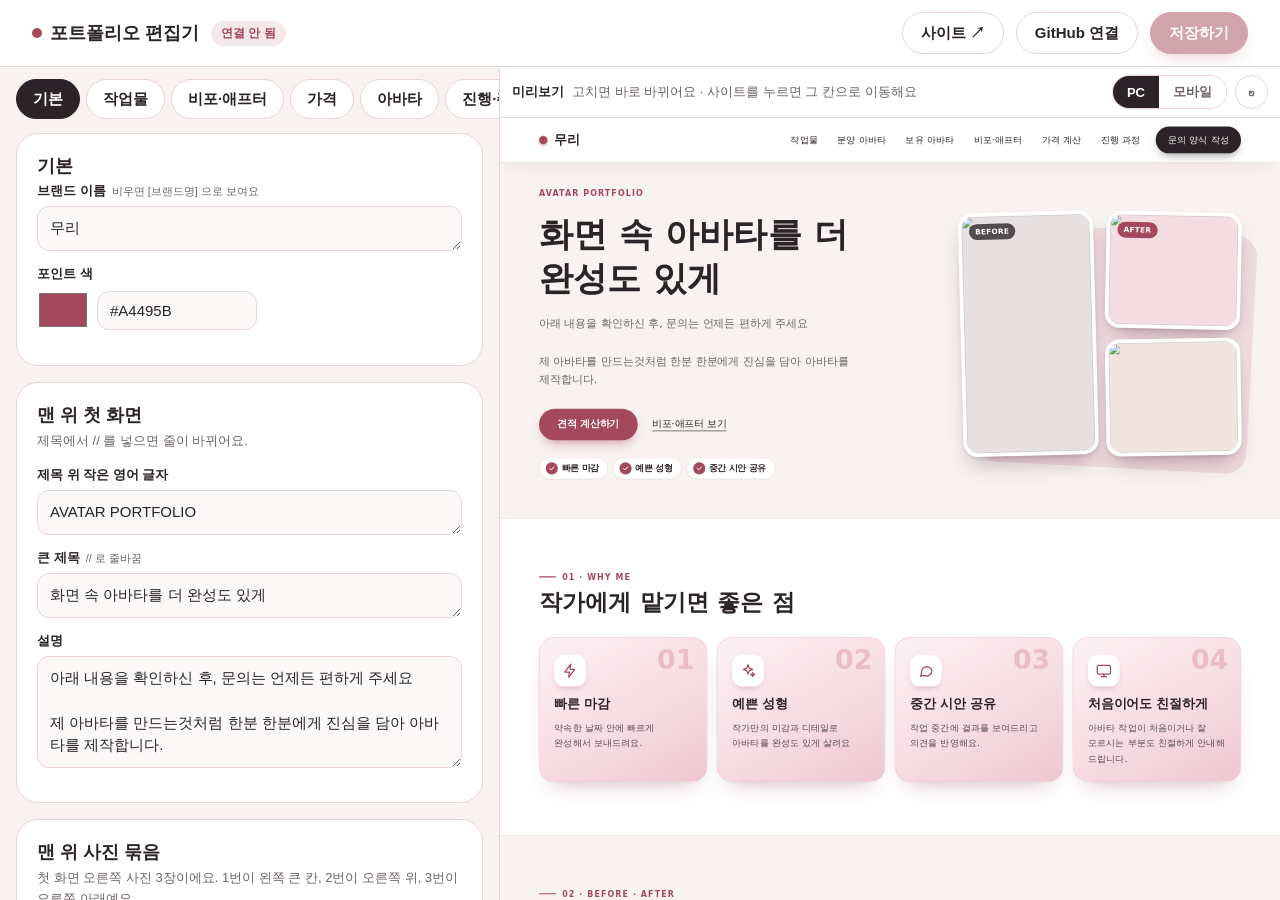
==== editor.html @ 1da55412 "편집기: 작업물·목록 '맨 앞으로' 버튼 Co-Authored-By: Claude Opus 5.5 <noreply@anthropic.com> Claude-Session: https" ====
<!DOCTYPE html>
<html lang="ko">
<head>
<meta charset="utf-8">
<meta name="viewport" content="width=device-width,initial-scale=1">
<meta name="robots" content="noindex,nofollow">
<title>포트폴리오 편집기</title>
<link rel="stylesheet" href="https://cdn.jsdelivr.net/gh/orioncactus/pretendard@v1.3.9/dist/web/variable/pretendardvariable.min.css">
<style>
:root{--ac:#A4495B;--ink:#2B2327;--mut:#6E6266;--line:#EAD3D9;--bg:#F8F2F1;--soft:#F5E8EA}
*{box-sizing:border-box}
body{margin:0;background:var(--bg);color:var(--ink);font-family:"Pretendard Variable",Pretendard,-apple-system,"Apple SD Gothic Neo","Malgun Gothic",sans-serif;font-size:15px}
button,input,textarea,select{font:inherit;color:inherit}
button{cursor:pointer}
.top{position:sticky;top:0;z-index:20;background:#fff;border-bottom:1px solid var(--line);display:flex;align-items:center;gap:12px;padding:12px clamp(14px,3vw,32px);flex-wrap:wrap}
.top h1{margin:0;font-size:18px;font-weight:800;display:flex;align-items:center;gap:8px}
.top h1 i{width:10px;height:10px;border-radius:50%;background:var(--ac);display:inline-block}
.top .sp{flex:1}
.status{font-size:13px;color:var(--mut)}
.status.dirty{color:var(--ac);font-weight:700}
.status.ok{color:#1F6146;font-weight:700}
a.btn{text-decoration:none;color:inherit}
.btn{height:42px;padding:0 18px;border-radius:999px;border:1px solid var(--line);background:#fff;font-weight:600;display:inline-flex;align-items:center;gap:6px;white-space:nowrap}
.btn.pri{background:var(--ac);border-color:var(--ac);color:#fff;box-shadow:0 8px 16px -8px rgba(164,73,91,.7)}
.btn.dark{background:var(--ink);border-color:var(--ink);color:#fff}
.btn:disabled{opacity:.5;cursor:default}
.btn.sm{height:34px;padding:0 12px;font-size:13px}
.wrap{display:flex;height:calc(100vh - var(--topH,67px));height:calc(100dvh - var(--topH,67px))}
.edit{width:500px;flex-shrink:0;overflow-y:auto;border-right:1px solid var(--line);background:var(--bg)}
.pv{flex:1;min-width:0;display:flex;flex-direction:column;background:#E9DDE0}
.pv-bar{display:flex;align-items:center;gap:8px;padding:8px 12px;background:#fff;border-bottom:1px solid var(--line);font-size:13px;color:var(--mut)}
.pv-bar .sp{flex:1}
.seg{display:inline-flex;border:1px solid var(--line);border-radius:999px;overflow:hidden}
.seg button{border:0;background:#fff;height:32px;padding:0 14px;font-size:13px;font-weight:700}
.seg button.on{background:var(--ink);color:#fff}
.pv-stage{flex:1;position:relative;overflow:hidden}
.pv-stage iframe{position:absolute;top:0;left:0;border:0;background:#fff;transform-origin:0 0}
.pv-stage.mobile iframe{left:50%;box-shadow:0 20px 50px -20px rgba(43,35,39,.5);border-radius:18px}
.only-narrow{display:none}
@media (max-width:1000px){.wrap{display:block;height:auto}.edit{width:auto;border:0;overflow:visible}.pv{position:fixed;inset:var(--topH,67px) 0 0 0;z-index:15;display:none}.pv.show{display:flex}.only-narrow{display:inline-flex}}
.tabs{display:flex;gap:6px;overflow-x:auto;padding:12px 16px 4px;position:sticky;top:0;z-index:5;background:var(--bg)}
.tab{flex-shrink:0;height:40px;padding:0 16px;border-radius:999px;border:1px solid var(--line);background:#fff;font-weight:600}
.tab.on{background:var(--ink);border-color:var(--ink);color:#fff}
main{padding:10px 16px 120px}
.card{background:#fff;border:1px solid var(--line);border-radius:22px;padding:20px;margin-bottom:16px}
.card h2{margin:0 0 4px;font-size:18px}
.card .hint{margin:0 0 14px;color:var(--mut);font-size:13px;line-height:1.6;white-space:pre-line}
.field{display:flex;flex-direction:column;gap:6px;margin-bottom:14px}
.field>label{font-size:13px;font-weight:700}
.field>label small{font-weight:500;color:var(--mut);margin-left:6px}
input[type=text],input[type=number],input[type=url],textarea{width:100%;border:1px solid var(--line);border-radius:12px;padding:10px 12px;background:#FCF8F8;outline:none}
input:focus,textarea:focus{border-color:var(--ac);background:#fff}
textarea{min-height:44px;resize:vertical;line-height:1.5;overflow:hidden}
textarea.long{min-height:70px}
.won{font-size:12px;color:var(--ac);font-weight:700}
.toggle{display:inline-flex;align-items:center;gap:10px;font-weight:600}
.toggle input{width:20px;height:20px;accent-color:var(--ac)}
.list{display:flex;flex-direction:column;gap:10px}
.row{border:1px solid var(--line);border-radius:16px;padding:14px;background:#FFFCFC}
.row-h{display:flex;align-items:center;gap:8px;margin-bottom:10px}
.row-h b{font-size:13px;color:var(--ac)}
.row-h .sp{flex:1}
.ib{width:32px;height:32px;border-radius:10px;border:1px solid var(--line);background:#fff;display:inline-flex;align-items:center;justify-content:center;font-size:14px;line-height:1}
.ib.del{color:#C0262D}
.grid2{display:grid;grid-template-columns:repeat(auto-fit,minmax(170px,1fr));gap:0 10px}
.add{margin-top:10px}
.sub{display:flex;gap:6px;flex-wrap:wrap;margin-bottom:14px}
.works{display:grid;grid-template-columns:repeat(auto-fill,minmax(140px,1fr));gap:10px}
.wk{border:1px solid var(--line);border-radius:18px;overflow:hidden;background:#fff;display:flex;flex-direction:column}
.wk .th{position:relative;aspect-ratio:1/1;background:#F3E6E9}
.wk .th img,.wk .th video{width:100%;height:100%;object-fit:cover;display:block}
.wk .no{position:absolute;top:8px;left:8px;background:rgba(43,35,39,.75);color:#fff;font-size:12px;font-weight:700;border-radius:999px;padding:3px 9px}
.wk .new{position:absolute;top:8px;right:8px;background:var(--ac);color:#fff;font-size:11px;font-weight:700;border-radius:999px;padding:3px 8px}
.wk .bd{padding:10px;display:flex;flex-direction:column;gap:6px}
.wk .bd input{padding:8px 10px;font-size:14px}
.wk .fn{font-size:11px;color:var(--mut);word-break:break-all}
.wk .ops{display:flex;gap:6px;justify-content:space-between}
.wk .ops .ib{flex:1;width:auto}
.drop{border:2px dashed #D9B8C1;border-radius:18px;display:flex;flex-direction:column;align-items:center;justify-content:center;gap:8px;min-height:160px;color:var(--ac);font-weight:700;background:#FFF8F9;cursor:pointer;text-align:center;padding:12px}
.drop small{color:var(--mut);font-weight:500}
.drop.over{background:#F7DCE3}
.modal{position:fixed;inset:0;background:rgba(43,35,39,.55);display:none;align-items:center;justify-content:center;z-index:50;padding:16px}
.modal.on{display:flex}
.box{background:#fff;border-radius:24px;max-width:560px;width:100%;max-height:90vh;overflow:auto;padding:24px}
.box h3{margin:0 0 8px;font-size:20px}
.box ol{padding-left:20px;line-height:1.8;margin:8px 0 16px}
.box code{background:var(--soft);padding:1px 6px;border-radius:6px}
.toast{position:fixed;left:50%;bottom:24px;transform:translateX(-50%);background:var(--ink);color:#fff;padding:12px 18px;border-radius:14px;font-weight:600;z-index:60;display:none;max-width:90vw;text-align:center;line-height:1.5}
.toast.on{display:block}
.pill{display:inline-flex;align-items:center;gap:6px;font-size:12px;font-weight:700;border-radius:999px;padding:4px 10px;background:var(--soft);color:var(--ac)}
.pill.ok{background:#E3F2EA;color:#1F6146}
@media (max-width:600px){.works{grid-template-columns:repeat(2,minmax(0,1fr));gap:10px}.wk .bd input{font-size:13px;padding:7px 8px}.top{gap:8px}}
@media (max-width:700px){.pv-bar>span:not(.sp){display:none}.pv-bar b{white-space:nowrap}}
.bapair{display:grid;grid-template-columns:1fr 1fr;gap:10px;margin-bottom:12px}
.baslot{position:relative;aspect-ratio:1/1;border-radius:14px;overflow:hidden;background:#F3E6E9;border:2px dashed #D9B8C1;cursor:pointer;display:flex;align-items:center;justify-content:center}
.baslot img{position:absolute;inset:0;width:100%;height:100%;object-fit:cover}
.baslot.over{background:#F7DCE3}
.baempty{color:var(--ac);font-weight:700;text-align:center;font-size:13px;line-height:1.6}
.balabel{position:absolute;top:8px;left:8px;background:rgba(43,35,39,.78);color:#fff;font-size:11px;font-weight:700;letter-spacing:.06em;border-radius:999px;padding:3px 9px}
.balabel.af{background:var(--ac)}
.bachange{position:absolute;right:8px;bottom:8px;background:#fff;color:var(--ink);font-size:12px;font-weight:700;border-radius:999px;padding:4px 10px;box-shadow:0 2px 6px rgba(0,0,0,.2)}
.imgfield{display:flex;gap:12px;align-items:flex-start}
.imgthumb{flex-shrink:0;width:110px;aspect-ratio:3/4;border-radius:14px;overflow:hidden;background:#F3E6E9;border:2px dashed #D9B8C1;cursor:pointer;display:flex;align-items:center;justify-content:center;position:relative}
.imgthumb img{position:absolute;inset:0;width:100%;height:100%;object-fit:cover}
.imgbtns{display:flex;flex-direction:column;gap:6px;align-items:stretch;flex:1;min-width:0}
.imgthumb.sel{border-color:var(--ac);border-style:solid}
.imgstate{font-size:12px;color:var(--mut)}
.loading{padding:60px 0;text-align:center;color:var(--mut)}
</style>
</head>
<body>
<div class="top">
  <h1><i></i>포트폴리오 편집기</h1>
  <span id="conn" class="pill">연결 안 됨</span>
  <span class="sp"></span>
  <span id="status" class="status"></span>
  <button class="btn only-narrow" id="pvToggle">미리보기</button>
  <a class="btn" href="./" target="_blank" rel="noopener">사이트 ↗</a>
  <button id="connBtn" class="btn">GitHub 연결</button>
  <button id="discardBtn" class="btn" style="display:none" title="저장 안 한 변경을 모두 버려요">되돌리기</button>
  <button id="saveBtn" class="btn pri" disabled>저장하기</button>
</div>
<div class="wrap">
<div class="edit">
<nav class="tabs" id="tabs"></nav>
<main id="main"><div class="loading">불러오는 중…</div></main>
</div>
<div class="pv" id="pv">
  <div class="pv-bar"><b style="color:var(--ink)">미리보기</b><span>고치면 바로 바뀌어요 · 사이트를 누르면 그 칸으로 이동해요</span><span class="sp"></span>
    <div class="seg"><button data-dev="pc" class="on">PC</button><button data-dev="mobile">모바일</button></div>
    <button class="btn sm" id="pvReload" title="미리보기 새로고침">↻</button></div>
  <div class="pv-stage" id="stage"><iframe id="pvFrame" title="사이트 미리보기"></iframe></div>
</div>
</div>

<div class="modal" id="connModal">
  <div class="box">
    <h3>GitHub 연결하기 (처음 한 번만)</h3>
    <p style="margin:0;color:var(--mut);line-height:1.6">연결하면 고치는 내용(사진 포함)이 <b>자동으로 저장</b>돼요. 그러려면 <b>연결 키(토큰)</b>가 필요해요. 이 키는 <b>이 브라우저에만</b> 저장되고 다른 곳으로 보내지지 않아요. 채팅이나 다른 사람에게는 절대 보내지 마세요.</p>
    <ol>
      <li><a href="https://github.com/settings/personal-access-tokens/new" target="_blank" rel="noopener">여기를 눌러 키 만들기 화면</a>을 열어요. (GitHub 로그인 필요)</li>
      <li><b>Token name</b>: 아무 이름 (예: <code>포트폴리오 편집기</code>)</li>
      <li><b>Expiration</b>: 원하는 기간 (끝나면 새로 만들면 돼요)</li>
      <li><b>Repository access</b>: <code>Only select repositories</code> → <code>portfolio-v2</code> 선택</li>
      <li><b>Permissions</b> → <b>Repository permissions</b> → <b>Contents</b> 를 <code>Read and write</code> 로</li>
      <li>맨 아래 <b>Generate token</b> → 나온 키(<code>github_pat_</code>로 시작)를 복사해서 아래에 붙여넣어요.</li>
    </ol>
    <div class="field"><label>연결 키</label><input id="tokenInput" type="text" placeholder="github_pat_..." autocomplete="off" spellcheck="false"></div>
    <div style="display:flex;gap:8px;justify-content:flex-end;flex-wrap:wrap">
      <button class="btn" id="tokenForget">연결 끊기</button>
      <button class="btn" id="tokenCancel">닫기</button>
      <button class="btn pri" id="tokenSave">연결하기</button>
    </div>
  </div>
</div>
<div class="toast" id="toast"></div>
<input type="file" id="imgIn" accept="image/*" hidden>

<script>
(function(){
'use strict';
const OWNER='tltltt363-rgb', REPO='portfolio-v2', BRANCH='main';
const EDITOR_VERSION='2026-11-16-6';  /* 편집기를 고칠 때마다 바꿔요 */
const API='https://api.github.com/repos/'+OWNER+'/'+REPO+'/contents/';
const TOKEN_KEY='pf-editor-token';
const FOLDERS={A:'media/seonghyeong/',B:'media/facial/',C:'media/texture/',D:'media/boing/',E:'media/texture-ba/'};
const BA_DIR='media/before-after/';
const BA_SLUG={A:'seonghyeong',B:'facial',C:'texture',D:'boing'};
const CAT={A:'성형',B:'페이셜',C:'텍스쳐',D:'뽀잉눈',E:'텍스쳐 비포·애프터'};

/* ── 설정 항목 정의: 화면(탭)과 config.js 저장 순서를 함께 정해요 ── */
const F=(k,label,o)=>Object.assign({k,label},o||{});
const SCHEMA=[
 {tab:'기본',sections:[
  {title:'기본',keys:[F('brandName','브랜드 이름',{hint:'비우면 [브랜드명] 으로 보여요',cm:'브랜드 이름 (비우면 [브랜드명] 으로 보여요). 예: "MURI"'}),F('accent','포인트 색',{type:'color',cm:'포인트 색 (색 코드)'})]},
  {title:'맨 위 첫 화면',desc:'제목에서 // 를 넣으면 줄이 바뀌어요.',keys:[F('heroEyebrow','제목 위 작은 영어 글자',{cm:'제목 위 작은 영어 글자'}),F('heroTitle','큰 제목',{hint:'// 로 줄바꿈',cm:'큰 제목'}),F('heroDesc','설명',{long:1,cm:'제목 아래 설명'})]},
  {title:'맨 위 사진 묶음',desc:'첫 화면 오른쪽 사진 3장이에요. 1번이 왼쪽 큰 칸, 2번이 오른쪽 위, 3번이 오른쪽 아래예요.\nfile: 사진 (media/hero/ 에 올린 파일 이름 또는 사진 주소, .mp4 는 영상)   label: 사진 위 작은 글씨 (비우면 안 보여요)\n사진을 비워두면 그 칸은 임시 그림으로 보여요.',
   keys:[F('heroPhotos','사진',{type:'list',item:'사진',max:3,fields:[F('file','사진',{type:'image',dir:'media/hero/',prefix:'hero'}),F('label','사진 위 작은 글씨 (예: BEFORE, AFTER)',{hint:'비우면 안 보여요'})]})]},
  {title:'장점 (WHY ME)',desc:'tag 는 카드 아래 검은 칩이에요. 비워두면 안 보여요.\n맨 위 첫 화면의 체크 칩에는 앞의 3개가 나와요.',keys:[F('strengthsTitle','장점 칸 제목',{cm:'장점 칸 제목'}),F('strengths','장점 카드',{type:'list',item:'장점',fields:[F('title','제목'),F('desc','설명',{long:1}),F('tag','태그 (비우면 안 보여요)')]})]}
 ]},
 {tab:'작업물',sections:[
  {title:'작업물',works:true,desc:'file: 파일 이름 — 각 카테고리 폴더에 올린 파일 이름만 적으면 돼요.\n   성형 → media/seonghyeong/   페이셜 → media/facial/\n   텍스쳐 → media/texture/     뽀잉눈 → media/boing/\n   (파일 올리기: 편집기의 "사진·영상 추가" 또는 GitHub "Add file → Upload files")\ntitle: 카드 제목 (아바타 이름)   desc: 카드 아래 한 줄 설명\n.mp4 .webm .mov 는 영상(자동 재생), 나머지는 사진으로 보여요.\n목록에 적은 순서대로 카드가 되고, 6개씩 한 페이지예요.',
   keys:[F('worksIntro','작업물 제목 아래 한 줄 설명',{hint:'비우면 안 보여요',cm:'작업물 제목 아래 한 줄 설명 (비우면 안 보여요)'}),
    F('worksA','성형',{type:'works',L:'A'}),F('worksLinkA','성형 판매 링크',{opt:1}),F('worksLinkLabelA','버튼 글자',{opt:1}),F('worksLinkTextA','버튼 옆 안내 문구',{opt:1}),
    F('worksB','페이셜',{type:'works',L:'B'}),F('worksLinkB','페이셜 판매 링크',{opt:1}),F('worksLinkLabelB','버튼 글자',{opt:1}),F('worksLinkTextB','버튼 옆 안내 문구',{opt:1}),
    F('worksC','텍스쳐',{type:'works',L:'C'}),F('worksLinkC','텍스쳐 판매 링크',{opt:1}),F('worksLinkLabelC','버튼 글자',{opt:1}),F('worksLinkTextC','버튼 옆 안내 문구',{opt:1}),
    F('worksE','텍스쳐 비포·애프터',{type:'works',L:'E'}),
    F('worksD','뽀잉눈',{type:'works',L:'D'}),F('worksLinkD','뽀잉눈 판매 링크',{opt:1}),F('worksLinkLabelD','버튼 글자',{opt:1}),F('worksLinkTextD','버튼 옆 안내 문구',{opt:1})]}
 ]},
 {tab:'비포·애프터',sections:[
  {title:'비포·애프터',ba:true,desc:'카테고리마다 사례를 넣어요. 사례 하나 = 작업 전(before) 사진 + 작업 후(after) 사진 + 설명.\nbefore / after: media/before-after/ 폴더의 파일 이름 (편집기에서 사진을 넣으면 자동으로 올라가요)\ntitle: 제목   desc: 설명   period: 작업 기간 (예: 7일)   platform: 사용 플랫폼 (예: VRChat · 치지직)\n사례를 하나라도 넣으면 임시 칸은 사라지고, 사례가 없는 카테고리는 숨겨져요.\nbaRatio: 사진 비율 (예: "4 / 3", "1 / 1", "16 / 10")',
   keys:[F('baRatio','사진 비율',{hint:'예: 4 / 3, 1 / 1, 16 / 10',cm:'사진 비율'}),F('baA','성형',{type:'ba',L:'A'}),F('baB','페이셜',{type:'ba',L:'B'}),F('baC','텍스쳐',{type:'ba',L:'C'}),F('baD','뽀잉눈',{type:'ba',L:'D'}),
    F('baCountA','',{hidden:1,cm:'사례를 안 넣었을 때 성형 임시 칸 수'}),F('baCountB','',{hidden:1,cm:'페이셜 임시 칸 수'}),F('baCountC','',{hidden:1,cm:'텍스쳐 임시 칸 수'}),F('baCountD','',{hidden:1,cm:'뽀잉눈 임시 칸 수'})]}
 ]},
 {tab:'가격',sections:[
  {title:'가격 계산기 · 이벤트',keys:[F('eventText','이벤트 안내',{hint:'비우면 이벤트 배너가 안 보여요',cm:'이벤트 안내 (비우면 이벤트 배너가 안 보여요)'})]},
  {title:'가격 계산기 · 세트 상품',desc:'items: 포함 작업을 + 로 나눠 적어요. 개별 작업 이름이 들어 있으면 그 작업이 "세트 포함"으로 잠겨요.\nnote: 추가 안내 (// 를 넣으면 줄이 바뀌어요, 비우면 안 보여요)\nbestSet: 추천 표시할 세트 번호 (0이면 없음)',
   keys:[F('bestSet','추천 세트 번호',{type:'number',hint:'0이면 없음',cm:'추천 세트 번호'}),F('sets','세트 상품',{type:'list',item:'세트',fields:[F('name','이름'),F('items','포함 작업',{hint:'+ 로 나눠 적어요'}),F('price','가격 (원)',{type:'number'}),F('note','추가 안내',{long:1,hint:'비우면 안 보여요'}),F('desc','한 줄 설명',{hint:'비우면 안 보여요'})]})]},
  {title:'가격 계산기 · 개별 작업',desc:'group: 분류 (같은 분류끼리 한 상자로 묶여요. 같은 분류는 붙여서 적어 주세요)\nname: 이름   desc: 이름 아래 작은 설명 (비우면 안 보여요)   price: 가격 (원, 0이면 "가격 문의")',
   keys:[F('items','개별 작업',{type:'list',item:'작업',compact:1,fields:[F('group','분류'),F('name','이름'),F('desc','작은 설명'),F('price','가격 (원, 0이면 가격 문의)',{type:'number'})]})]},
  {title:'가격 계산기 · 추가 옵션',keys:[F('dl3Name','마감 옵션 1 이름',{cm:'마감 옵션 1 이름'}),F('dl3Pct','마감 옵션 1 추가 비율 (%)',{type:'number',cm:'마감 옵션 1 추가 비율 (%)'}),F('dl1Name','마감 옵션 2 이름',{cm:'마감 옵션 2 이름'}),F('dl1Pct','마감 옵션 2 추가 비율 (%)',{type:'number',cm:'마감 옵션 2 추가 비율 (%)'}),F('revisionFree','무료 수정 횟수',{type:'number',cm:'무료 수정 횟수 (0이면 안내 안 보여요)'}),F('revisionPrice','수정 1회 추가 가격 (원)',{type:'number',cm:'수정 1회 추가 가격 (원)'})]}
 ]},
 {tab:'아바타',sections:[
  {title:'분양 아바타',desc:'saleReady: false 면 "준비 중" 안내만 보여요. 아래 목록을 채운 뒤 true 로 바꿔요.\nprice 는 "35,000원" 처럼 글자로 적어요. sold: true 면 "분양완료" 로 바뀌어요.',
   keys:[F('saleReady','분양 아바타 공개',{type:'bool',hint:'끄면 "준비 중" 안내만 보여요',cm:'true = 카드 보이기 / false = 준비 중'}),F('saleSoonTitle','준비 중 제목',{cm:'준비 중 제목'}),F('saleSoonText','준비 중 설명',{cm:'준비 중 설명'}),F('saleIntro','분양 아바타 제목 아래 한 줄',{hint:'비우면 안 보여요',cm:'분양 아바타 제목 아래 한 줄 (비우면 안 보여요)'}),
    F('sales','분양 아바타',{type:'list',item:'분양 아바타',fields:[F('name','이름'),F('desc','소개'),F('price','분양가 (예: 35,000원)'),F('link','판매 링크'),F('sold','분양 완료',{type:'bool'})]})]},
  {title:'보유 아바타',desc:'link 에 아바타 판매 페이지 주소를 넣으면 버튼이 생기고, 대표 사진을 자동으로 가져와요.\nimage: 대표 사진 (자동으로 가져온 주소 또는 media/avatars/ 에 올린 파일 이름)',keys:[F('avatarsIntro','보유 아바타 제목 아래 한 줄',{hint:'비우면 안 보여요',cm:'보유 아바타 제목 아래 한 줄 (비우면 안 보여요)'}),F('avatars','보유 아바타',{type:'list',item:'아바타',fields:[F('link','아바타 링크',{hint:'링크를 넣으면 대표 사진을 자동으로 가져와요'}),F('image','대표 사진',{type:'image',dir:'media/avatars/',prefix:'avatar',fetch:1}),F('name','이름'),F('desc','소개')]})]}
 ]},
 {tab:'진행·주의사항',sections:[
  {title:'진행 과정',desc:'chip 은 단계 아래 작은 회색 칩이에요. 마지막 단계는 진한 색으로 표시돼요.',keys:[F('processSteps','진행 단계',{type:'list',item:'단계',fields:[F('title','제목'),F('desc','설명'),F('chip','작은 칩')]}),F('processFacts','아래 분홍 칸',{type:'list',item:'칸',fields:[F('label','이름'),F('value','내용')],cm:'진행 과정 아래 분홍 칸들'})]},
  {title:'주의사항',desc:'title: 굵은 첫 줄. **글자** 처럼 별표 두 개로 감싸면 강조돼요. 끝에 (괄호) 를 쓰면 회색으로 보여요.\ntag: 적으면 빨간 칸으로 강조돼요 (예: "필독"). 비우면 일반 칸이에요.\nitems: 아래 작은 점 목록이에요.',
   keys:[F('notices','주의사항',{type:'list',item:'주의사항',fields:[F('tag','강조 태그 (예: 필독, 비우면 일반)'),F('title','굵은 첫 줄',{long:1}),F('items','아래 점 목록',{type:'strings'})]}),F('impossible','불가능 작업',{type:'strings',cm:'불가능 작업 (끝에 (괄호) 를 쓰면 회색으로 보여요)'}),F('deadlineText','작업 기한 (큰 글자)',{cm:'작업 기한 (큰 글자)'}),F('deadlineNote','작업 기한 아래 설명',{long:1,cm:'작업 기한 아래 설명'})]},
  {title:'자주 묻는 질문',desc:'q: 질문, a: 답변. 줄을 복사하면 질문이 늘어나요.',keys:[F('faqs','자주 묻는 질문',{type:'list',item:'질문',fields:[F('q','질문'),F('a','답변',{long:1})]})]}
 ]}
];

/* ── 상태 ── */
let cfg=null, tabIdx=0, worksL='A', baL='A', baSlot=null, dirty=false, saving=false;
let pending={}; /* path -> {b64, url, size} */
let uploaded={}; /* 이번에 올린 파일: 사이트에 반영되기 전까지 미리보기에 이 사진을 써요 */
let lastKey=0;document.addEventListener('keydown',()=>{lastKey=Date.now();},true);
let shaCache={}, autoTimer=null, saveAgain=false, lastSaved=0, failCount=0;
const localUrl=(p)=>(pending[p]&&pending[p].url)||uploaded[p]||'';
/* 사진은 GitHub 원본 주소로 보여줘요: 저장 즉시 보이고, 사이트 반영(1~2분)을 기다리지 않아요 */
const RAW='https://raw.githubusercontent.com/'+OWNER+'/'+REPO+'/'+BRANCH+'/';
const isVidPath=(p)=>/\.(mp4|webm|mov|m4v)(\?|#|$)/i.test(p);
const viewUrl=(p)=>{p=String(p||'');if(!p)return '';const l=localUrl(p);if(l)return l;if(/^(https?:|blob:|data:)/.test(p)||isVidPath(p))return p;return RAW+p.replace(/^\.?\//,'');};
let repoFiles=new Set();
async function loadRepoFiles(){if(!token)return;for(const dir of Object.values(FOLDERS).concat([BA_DIR,'media/avatars/','media/hero/'])){try{const r=await gh(dir.replace(/\/$/,''));if(r.ok){(await r.json()).forEach((x)=>repoFiles.add(x.name));}}catch(e){}}}
let token=''; try{token=localStorage.getItem(TOKEN_KEY)||'';}catch(e){}
const $=(id)=>document.getElementById(id);
const esc=(s)=>String(s==null?'':s).replace(/[&<>"']/g,(c)=>({'&':'&amp;','<':'&lt;','>':'&gt;','"':'&quot;',"'":'&#39;'}[c]));
function toast(msg,ms,action){const t=$('toast');t.textContent=msg;
  if(action){const b=document.createElement('button');b.textContent=action.label;b.style.cssText='margin-left:12px;height:32px;padding:0 14px;border-radius:999px;border:0;background:#fff;color:#2B2327;font-weight:700';b.onclick=()=>{t.classList.remove('on');action.run();};t.appendChild(b);}
  t.classList.add('on');clearTimeout(toast._t);toast._t=setTimeout(()=>t.classList.remove('on'),ms||2600);}
function setDirty(v){dirty=v;if(v&&token){clearTimeout(autoTimer);autoTimer=setTimeout(()=>save(true),3000);}$('discardBtn').style.display=v?'':'none';if(v)queueDraft();if(typeof pushPreview==='function'&&cfg)pushPreview();const s=$('status');const n=Object.keys(pending).length;s.textContent=v?(token?'곧 자동 저장돼요…':('아직 사이트에 저장 안 됨'+(n?' · 새 파일 '+n+'개':''))):'';s.className='status'+(v?' dirty':'');$('saveBtn').disabled=!v||saving;}
function connUI(){const c=$('conn');if(token){c.textContent='GitHub 연결됨';c.className='pill ok';$('connBtn').textContent='연결 설정';}else{c.textContent='연결 안 됨';c.className='pill';$('connBtn').textContent='GitHub 연결';}}
/* 새로고침·닫기 직전에 임시 저장을 한 번 더 해둬요 */
window.addEventListener('pagehide',()=>{if(dirty)saveDraft();});
document.addEventListener('visibilitychange',()=>{if(document.visibilityState==='hidden'&&dirty)saveDraft();});

/* ── 불러오기 ── */
function parseConfig(text){const w={};new Function('window',text)(w);if(!w.PORTFOLIO_CONFIG)throw new Error('config 없음');return w.PORTFOLIO_CONFIG;}
const b64ToText=(b64)=>new TextDecoder().decode(Uint8Array.from(atob(b64.replace(/\s/g,'')),(c)=>c.charCodeAt(0)));
const textToB64=(text)=>bytesToB64(new TextEncoder().encode(text));
function bytesToB64(bytes){let s='';const CH=0x8000;for(let i=0;i<bytes.length;i+=CH)s+=String.fromCharCode.apply(null,bytes.subarray(i,i+CH));return btoa(s);}
async function gh(path,opt){
  const r=await fetch(API+path.split('/').map(encodeURIComponent).join('/')+(opt&&opt.method==='PUT'?'':'?ref='+BRANCH),Object.assign({cache:'no-store',headers:{Authorization:'Bearer '+token,Accept:'application/vnd.github+json','X-GitHub-Api-Version':'2022-11-28'}},opt||{}));
  return r;
}
async function load(){
  /* (아래 cfg 불러오기) */
  let text=null;
  if(token){try{const r=await gh('config.js');if(r.ok){const j=await r.json();text=b64ToText(j.content);}else if(r.status===401){toast('연결 키가 만료됐거나 잘못됐어요. 다시 연결해 주세요.',4000);}}catch(e){}}
  if(text==null){const r=await fetch('config.js?t='+Date.now(),{cache:'no-store'});text=await r.text();}
  cfg=parseConfig(text);
  normalizeOld();
  base=JSON.parse(JSON.stringify(cfg));
  loadRepoFiles();
  const restored=await restoreDraft();
  render();
  pushPreview();
  if(restored){setDirty(true);toast(token?'저장 안 됐던 내용을 불러왔어요. 곧 자동 저장돼요.':'저장 안 한 변경 내용을 다시 불러왔어요. 사이트에 올리려면 GitHub 연결 후 저장해 주세요.',5000);}
}
/* 예전 형식이 남아 있으면 목록 형식으로 바꿔서 보여줘요 */
function normalizeOld(){
  if(!Array.isArray(cfg.worksE))cfg.worksE=[];
  cfg.worksE=cfg.worksE.filter((x)=>x&&(x.file||x.after||x.before||x.title)).map((x)=>({file:x.file||x.after||x.before||'',title:x.title||'',desc:x.desc||'',link:x.link||''}));
  if(!Array.isArray(cfg.heroPhotos))cfg.heroPhotos=[{file:'',label:'BEFORE'},{file:'',label:'AFTER'},{file:'',label:''}];
  if(cfg.baRatio==null)cfg.baRatio='4 / 3';
  ['A','B','C','D'].forEach((L)=>{
    if(!Array.isArray(cfg['works'+L])&&Array.isArray(cfg['worksMedia'+L])){
      const t=cfg['worksTitles'+L]||[],d=cfg['worksDescs'+L]||[];
      cfg['works'+L]=cfg['worksMedia'+L].map((m,i)=>({file:String(m).split('/').pop(),title:t[i]||'',desc:d[i]||''}));
      delete cfg['worksMedia'+L];delete cfg['worksTitles'+L];delete cfg['worksDescs'+L];
    }
    if(!Array.isArray(cfg['works'+L]))cfg['works'+L]=[];
    if(!Array.isArray(cfg['ba'+L]))cfg['ba'+L]=[];
  });
}

/* ── 임시 저장: 저장하기 전에 새로고침해도 고친 내용이 남아 있어요 (이 브라우저에만) ── */
let base=null, draftTimer=null;
const DB_NAME='pf-editor', STORE='draft';
function idb(){return new Promise((res,rej)=>{const r=indexedDB.open(DB_NAME,1);r.onupgradeneeded=()=>r.result.createObjectStore(STORE);r.onsuccess=()=>res(r.result);r.onerror=()=>rej(r.error);});}
async function idbSet(v){const db=await idb();return new Promise((res,rej)=>{const tx=db.transaction(STORE,'readwrite');tx.objectStore(STORE).put(v,'draft');tx.oncomplete=()=>res();tx.onerror=()=>rej(tx.error);});}
async function idbGet(){const db=await idb();return new Promise((res,rej)=>{const tx=db.transaction(STORE,'readonly');const r=tx.objectStore(STORE).get('draft');r.onsuccess=()=>res(r.result||null);r.onerror=()=>rej(r.error);});}
async function idbDel(){const db=await idb();return new Promise((res)=>{const tx=db.transaction(STORE,'readwrite');tx.objectStore(STORE).delete('draft');tx.oncomplete=()=>res();tx.onerror=()=>res();});}
function queueDraft(){clearTimeout(draftTimer);draftTimer=setTimeout(saveDraft,800);}
async function saveDraft(){
  if(!cfg||!base)return;
  const changed={},removed=[];
  Object.keys(cfg).forEach((k)=>{if(JSON.stringify(cfg[k])!==JSON.stringify(base[k]))changed[k]=JSON.parse(JSON.stringify(cfg[k]));});
  Object.keys(base).forEach((k)=>{if(!(k in cfg))removed.push(k);});
  const files={};Object.keys(pending).forEach((p)=>{files[p]={b64:pending[p].b64,type:pending[p].type||''};});
  try{
    if(!Object.keys(changed).length&&!removed.length&&!Object.keys(files).length){await idbDel();return;}
    await idbSet({changed,removed,files,t:Date.now()});
  }catch(e){}
}
async function restoreDraft(){
  let d=null;try{d=await idbGet();}catch(e){}
  if(!d)return false;
  /* 이미 사이트에 저장된 것과 같은 값은 빼요 (다른 곳에서 저장된 경우) */
  const ch={};Object.keys(d.changed||{}).forEach((k)=>{if(JSON.stringify(d.changed[k])!==JSON.stringify(cfg[k]))ch[k]=d.changed[k];});
  d.changed=ch;d.removed=(d.removed||[]).filter((k)=>k in cfg);
  if(!Object.keys(ch).length&&!d.removed.length&&!Object.keys(d.files||{}).length){clearDraft();return false;}
  Object.keys(ch).forEach((k)=>{cfg[k]=ch[k];});
  d.removed.forEach((k)=>{delete cfg[k];});
  Object.keys(d.files||{}).forEach((p)=>{
    const f=d.files[p];const bin=atob(f.b64);const u=new Uint8Array(bin.length);for(let i=0;i<bin.length;i++)u[i]=bin.charCodeAt(i);
    const blob=new Blob([u],{type:f.type||''});pending[p]={b64:f.b64,url:URL.createObjectURL(blob),size:blob.size,type:f.type||''};
  });
  return Object.keys(d.changed||{}).length>0||(d.removed||[]).length>0||Object.keys(d.files||{}).length>0;
}
function clearDraft(){clearTimeout(draftTimer);idbDel().catch(()=>{});}

/* ── 그리기 ── */
function render(){
  /* 다시 그려도 입력 중인 칸과 커서 위치, 스크롤을 그대로 지켜요 */
  const ae=document.activeElement, ed=document.querySelector('.edit');
  const keep=ae&&ae.dataset&&ae.dataset.path?{path:ae.dataset.path,tag:ae.tagName,cls:ae.className,s:ae.selectionStart,e:ae.selectionEnd}:null;
  const ey=ed?ed.scrollTop:0, wy=window.scrollY;
  renderInner();
  if(ed)ed.scrollTop=ey;window.scrollTo(0,wy);
  if(keep){const el=[...document.querySelectorAll('[data-path]')].find((x)=>x.dataset.path===keep.path&&x.tagName===keep.tag&&x.className===keep.cls);
    if(el){el.focus({preventScroll:true});try{if(keep.s!=null)el.setSelectionRange(keep.s,keep.e);}catch(e){}}}
}
function renderInner(){
  $('tabs').innerHTML=SCHEMA.map((t,i)=>'<button class="tab'+(i===tabIdx?' on':'')+'" data-tab="'+i+'">'+esc(t.tab)+'</button>').join('');
  const t=SCHEMA[tabIdx];
  let h='';
  t.sections.forEach((sec)=>{
    h+='<section class="card"><h2>'+esc(sec.title)+'</h2>'+(sec.desc&&!sec.works?'<p class="hint">'+esc(sec.desc)+'</p>':'');
    if(sec.works){h+=renderWorks(sec);}
    else if(sec.ba){h+=renderBA(sec);}
    else sec.keys.forEach((f)=>{h+=renderField(f,cfg[f.k],[f.k]);});
    h+='</section>';
  });
  $('main').innerHTML=h;
  document.querySelectorAll('textarea.grow').forEach(grow);
}
function grow(t){t.style.height='auto';t.style.height=(t.scrollHeight+2)+'px';}
function renderField(f,val,path){
  const p=esc(JSON.stringify(path));
  const hint=f.hint?'<small>'+esc(f.hint)+'</small>':'';
  if(f.type==='list')return renderList(f,val,path);
  if(f.type==='strings'){
    const arr=Array.isArray(val)?val:[];
    let h='<div class="field"><label>'+esc(f.label)+hint+'</label><div class="list">';
    arr.forEach((s,i)=>{const ip=JSON.stringify(path.concat(i));h+='<div style="display:flex;gap:6px;align-items:flex-start"><textarea rows="1" class="grow" data-path="'+esc(ip)+'">'+esc(s)+'</textarea><button class="ib" data-act="up" data-path="'+esc(ip)+'" title="위로">↑</button><button class="ib del" data-act="del" data-path="'+esc(ip)+'" title="삭제">✕</button></div>';});
    return h+'</div><button class="btn sm add" data-act="addstr" data-path="'+p+'">+ 줄 추가</button></div>';
  }
  if(f.type==='image'){
    const v=String(val||'');const fp=!v?'':(/^(https?:|blob:|data:)/.test(v)||v.indexOf('/')>=0?v:f.dir+v);
    const src=fp?viewUrl(fp):'';
    return '<div class="field"><label>'+esc(f.label)+hint+'</label><div class="imgfield"><div class="imgthumb" data-imgslot="'+p+'" data-dir="'+esc(f.dir)+'" data-prefix="'+esc(f.prefix||'img')+'">'+(src?'<img src="'+esc(src)+'" alt="" referrerpolicy="no-referrer">':'<span class="baempty">＋<br>사진</span>')+'</div>'+
      '<div class="imgbtns"><input type="url" class="imgurl" data-path="'+p+'" placeholder="사진 주소 붙여넣기 (https://...)" value="'+esc(/^https?:/.test(v)?v:'')+'"><div style="display:flex;gap:6px;flex-wrap:wrap">'+(f.fetch?'<button class="btn sm" data-act="imgfetch" data-path="'+p+'">링크에서 가져오기</button>':'')+'<button class="btn sm" data-act="imgpick" data-path="'+p+'">사진 파일 넣기</button>'+(v?'<button class="btn sm" data-act="imgclear" data-path="'+p+'">빼기</button>':'')+'</div><span class="imgstate" data-imgstate="'+p+'">사진 칸을 누른 뒤 Ctrl+V 로 복사한 사진을 붙여넣어도 돼요</span></div></div></div>';
  }
  if(f.type==='bool')return '<div class="field"><label class="toggle"><input type="checkbox" data-path="'+p+'" data-type="bool"'+(val?' checked':'')+'>'+esc(f.label)+'</label>'+(f.hint?'<span style="font-size:12px;color:var(--mut)">'+esc(f.hint)+'</span>':'')+'</div>';
  if(f.type==='number'){const n=Number(val)||0;return '<div class="field"><label>'+esc(f.label)+hint+'</label><input type="number" inputmode="numeric" data-path="'+p+'" data-type="number" value="'+esc(val==null?'':val)+'">'+(/가격|원/.test(f.label)?'<span class="won" data-won="'+p+'">'+n.toLocaleString('ko-KR')+'원</span>':'')+'</div>';}
  if(f.type==='color')return '<div class="field"><label>'+esc(f.label)+hint+'</label><div style="display:flex;gap:8px;align-items:center"><input type="color" data-path="'+p+'" value="'+esc(val||'#A4495B')+'" style="width:52px;height:42px;border:0;background:none;padding:0"><input type="text" data-path="'+p+'" value="'+esc(val||'')+'" style="max-width:160px"></div></div>';
  /* 링크·파일 이름 말고는 모두 여러 줄 칸: 엔터로 줄을 나누면 사이트에서도 줄이 나뉘어요 */
  const oneLine=/link|Link|file|url/.test(String(f.k));
  return '<div class="field"><label>'+esc(f.label)+hint+'</label>'+(oneLine?'<input type="text" data-path="'+p+'" value="'+esc(val==null?'':val)+'">':'<textarea rows="1" class="grow'+(f.long?' long':'')+'" data-path="'+p+'">'+esc(val==null?'':val)+'</textarea>')+'</div>';
}
function renderList(f,val,path){
  const arr=Array.isArray(val)?val:[];
  let h='<div class="field"><label>'+esc(f.label)+' <small>'+arr.length+'개</small></label><div class="list">';
  arr.forEach((it,i)=>{
    const ip=JSON.stringify(path.concat(i));
    h+='<div class="row"><div class="row-h"><b>'+esc(f.item)+' '+(i+1)+(it&&(it.name||it.title||it.q||it.label)?' · '+esc(it.name||it.title||it.q||it.label):'')+'</b><span class="sp"></span>'+
       (i>0?'<button class="ib" data-act="top" data-path="'+esc(ip)+'" title="맨 위로">⤒</button>':'')+'<button class="ib" data-act="up" data-path="'+esc(ip)+'" title="위로">↑</button><button class="ib" data-act="down" data-path="'+esc(ip)+'" title="아래로">↓</button><button class="ib" data-act="dup" data-path="'+esc(ip)+'" title="복사해서 추가">⧉</button><button class="ib del" data-act="del" data-path="'+esc(ip)+'" title="삭제">✕</button></div>'+
       '<div class="'+(f.compact?'grid2':'')+'">';
    f.fields.forEach((sf)=>{h+=renderField(sf,it?it[sf.k]:'',path.concat(i,sf.k));});
    h+='</div></div>';
  });
  return h+'</div>'+(f.max&&arr.length>=f.max?'':'<button class="btn sm add" data-act="add" data-path="'+esc(JSON.stringify(path))+'">+ '+esc(f.item)+' 추가</button>')+'</div>';
}
const isVid=(f)=>/\.(mp4|webm|mov|m4v)$/i.test(f);
function mediaPath(L,file){file=String(file||'');return file.indexOf('/')>=0||/^https?:/.test(file)?file:FOLDERS[L]+file;}
function renderWorks(sec){
  let h='<p class="hint">카테고리를 고르고, 사진 아래 칸에 제목·설명을 적어요. ◀ ▶ 로 순서를 바꾸고 ✕ 로 빼요.\n새 사진·영상은 "사진·영상 추가"를 눌러 올리면 자동으로 알맞은 크기(webp)로 바뀌어요.</p>';
  h+=renderField(sec.keys[0],cfg.worksIntro,['worksIntro']);
  h+='<div class="sub">'+['A','B','C','E','D'].map((L)=>'<button class="tab'+(L===worksL?' on':'')+'" data-works="'+L+'">'+CAT[L]+' <span style="opacity:.6">'+(cfg['works'+L]||[]).length+'</span></button>').join('')+'</div>';
  return h+renderWorksGrid(worksL);
}
function renderWorksGrid(L){
  const list=cfg['works'+L]||[];
  let h='<div class="works">';
  list.forEach((w,i)=>{
    const path=mediaPath(L,w.file), pend=pending[path];
    const src=viewUrl(path);
    const ip=esc(JSON.stringify(['works'+L,i]));
    h+='<div class="wk"><div class="th">'+(isVid(w.file)?'<video src="'+esc(src)+'" muted loop playsinline autoplay preload="metadata"></video>':'<img src="'+esc(src)+'" loading="lazy" alt="">')+'<span class="no">'+(i+1)+'</span>'+(pend?'<span class="new">새 파일</span>':'')+'</div>'+
       '<div class="bd"><input type="text" placeholder="제목 (아바타 이름)" data-path="'+esc(JSON.stringify(['works'+L,i,'title']))+'" value="'+esc(w.title)+'"><input type="text" placeholder="한 줄 설명" data-path="'+esc(JSON.stringify(['works'+L,i,'desc']))+'" value="'+esc(w.desc)+'">'+
       '<input type="url" placeholder="구경하기 링크 (비우면 버튼 없음)" data-path="'+esc(JSON.stringify(['works'+L,i,'link']))+'" value="'+esc(w.link||'')+'">'+
       '<span class="fn">'+esc(w.file)+'</span><div class="ops">'+(i>0?'<button class="ib" data-act="top" data-path="'+ip+'" title="맨 앞으로" style="font-size:12px;font-weight:700">맨앞</button>':'')+'<button class="ib" data-act="up" data-path="'+ip+'" title="앞으로">◀</button><button class="ib" data-act="down" data-path="'+ip+'" title="뒤로">▶</button><button class="ib del" data-act="delwork" data-path="'+ip+'" title="빼기">✕</button></div></div></div>';
  });
  h+='<label class="drop" id="drop"><span style="font-size:30px">＋</span>사진·영상 추가<small>여러 개를 한 번에 골라도 돼요<br>여기로 끌어다 놓아도 돼요</small><input type="file" id="fileIn" accept="image/*,video/mp4,video/webm,video/quicktime" multiple hidden></label>';
  h+='</div>';
  const ks=['worksLink','worksLinkLabel','worksLinkText'];
  h+='<div class="row" style="margin-top:16px"><div class="row-h"><b>'+CAT[L]+' 판매 링크 버튼</b><span class="sp"></span><small style="color:var(--mut)">링크를 비우면 버튼이 안 보여요</small></div><div class="grid2">'+
     renderField(F(ks[0]+L,'판매 링크 (예: BOOTH 주소)'),cfg[ks[0]+L],[ks[0]+L])+renderField(F(ks[1]+L,'버튼 글자'),cfg[ks[1]+L],[ks[1]+L])+renderField(F(ks[2]+L,'버튼 옆 안내 문구'),cfg[ks[2]+L],[ks[2]+L])+'</div></div>';
  return h;
}

function baPath(f){f=String(f||'');return !f?'':(f.indexOf('/')>=0||/^https?:/.test(f)?f:BA_DIR+f);}
function renderPairWorks(list){
  let h='<p class="hint">사례마다 작업 전(BEFORE)·작업 후(AFTER) 사진을 넣어요. 사이트 카드에는 왼쪽 반은 BEFORE, 오른쪽 반은 AFTER로 나뉘어 보이고, 누르면 크게 나란히 보여요.</p><div class="list">';
  list.forEach((c,i)=>{
    const ip=esc(JSON.stringify(['worksE',i]));
    const slot=(k,label)=>{const fp=c[k]?mediaPath('E',c[k]):'';const src=fp?viewUrl(fp):'';
      return '<div class="baslot" data-baslot="'+esc(JSON.stringify(['worksE',i,k]))+'">'+(src?'<img src="'+esc(src)+'" alt="">':'<span class="baempty">＋<br>'+label+' 사진 넣기</span>')+'<span class="balabel'+(k==='after'?' af':'')+'">'+label.toUpperCase()+'</span>'+(src?'<span class="bachange">바꾸기</span>':'')+'</div>';};
    h+='<div class="row"><div class="row-h"><b>사례 '+(i+1)+(c.title?' · '+esc(c.title):'')+'</b><span class="sp"></span>'+
      '<button class="ib" data-act="up" data-path="'+ip+'" title="앞으로">↑</button><button class="ib" data-act="down" data-path="'+ip+'" title="뒤로">↓</button><button class="ib del" data-act="del" data-path="'+ip+'" title="빼기">✕</button></div>'+
      '<div class="bapair">'+slot('before','Before')+slot('after','After')+'</div>';
    [F('title','제목 (아바타 이름)'),F('desc','한 줄 설명')].forEach((sf)=>{h+=renderField(sf,c[sf.k],['worksE',i,sf.k]);});
    h+='</div>';
  });
  return h+'</div><button class="btn sm add" data-act="addpair">+ 텍스쳐 비포·애프터 사례 추가</button><input type="file" id="baIn" accept="image/*" hidden>';
}
function renderBA(sec){
  let h='<p class="hint">카테고리를 고르고 사례를 추가해요. 사진 칸을 누르거나 사진을 끌어다 놓으면 들어가요.\n사례를 하나라도 넣으면 사이트의 임시 칸은 사라지고, 사례가 없는 카테고리는 숨겨져요.</p>';
  h+=renderField(sec.keys[0],cfg.baRatio,['baRatio']);
  h+='<div class="sub">'+['A','B','C','D'].map((L)=>'<button class="tab'+(L===baL?' on':'')+'" data-ba="'+L+'">'+CAT[L]+' <span style="opacity:.6">'+(cfg['ba'+L]||[]).length+'</span></button>').join('')+
    '<button class="tab'+(baL==='E'?' on':'')+'" data-ba="E">텍스쳐 비포·애프터 (작업물) <span style="opacity:.6">'+(cfg.worksE||[]).length+'</span></button></div>';
  if(baL==='E')return h+'<p class="hint">작업물 칸의 "텍스쳐 비포·애프터" 카테고리예요. 작업물 탭에서 고쳐도 같은 내용이에요.\n전후를 한 장에 담은 사진을 올리고, 사진 아래에 제목·설명을 적어요.</p>'+renderWorksGrid('E');
  const list=cfg['ba'+baL]||[];
  h+='<div class="list">';
  list.forEach((c,i)=>{
    const ip=esc(JSON.stringify(['ba'+baL,i]));
    const slot=(k,label)=>{const fp=baPath(c[k]);const pend=pending[fp];const src=viewUrl(fp);
      return '<div class="baslot" data-baslot="'+esc(JSON.stringify(['ba'+baL,i,k]))+'">'+(c[k]?'<img src="'+esc(src)+'" alt="">':'<span class="baempty">＋<br>'+label+' 사진 넣기</span>')+'<span class="balabel'+(k==='after'?' af':'')+'">'+label.toUpperCase()+'</span>'+(c[k]?'<span class="bachange">바꾸기</span>':'')+'</div>';};
    h+='<div class="row"><div class="row-h"><b>'+CAT[baL]+' 사례 '+(i+1)+(c.title?' · '+esc(c.title):'')+'</b><span class="sp"></span>'+
      (i>0?'<button class="ib" data-act="top" data-path="'+ip+'" title="맨 위로">⤒</button>':'')+'<button class="ib" data-act="up" data-path="'+ip+'" title="위로">↑</button><button class="ib" data-act="down" data-path="'+ip+'" title="아래로">↓</button><button class="ib del" data-act="del" data-path="'+ip+'" title="삭제">✕</button></div>'+
      '<div class="bapair">'+slot('before','Before')+slot('after','After')+'</div>';
    [F('title','제목'),F('desc','설명',{long:1}),F('period','작업 기간',{hint:'예: 7일'}),F('platform','사용 플랫폼',{hint:'예: VRChat · 치지직'})].forEach((sf)=>{h+=renderField(sf,c[sf.k],['ba'+baL,i,sf.k]);});
    h+='</div>';
  });
  h+='</div><button class="btn sm add" data-act="addba">+ '+CAT[baL]+' 사례 추가</button>';
  h+='<input type="file" id="baIn" accept="image/*" hidden>';
  return h;
}

/* ── 값 바꾸기 ── */
function getAt(path){let o=cfg;for(let i=0;i<path.length;i++){if(o==null)return undefined;o=o[path[i]];}return o;}
function setAt(path,v){let o=cfg;for(let i=0;i<path.length-1;i++){if(o[path[i]]==null)o[path[i]]=typeof path[i+1]==='number'?[]:{};o=o[path[i]];}o[path[path.length-1]]=v;}
function blankLike(f){const o={};(f.fields||[]).forEach((sf)=>{o[sf.k]=sf.type==='number'?0:sf.type==='bool'?false:sf.type==='strings'?[]:'';});return o;}
function findField(path){
  for(const t of SCHEMA)for(const s of t.sections)for(const f of s.keys)if(f.k===path[0]){
    let cur=f;for(let i=1;i<path.length;i++){if(typeof path[i]==='number')continue;cur=(cur.fields||[]).find((x)=>x.k===path[i])||cur;}return cur;}
  return null;
}
document.addEventListener('input',(e)=>{
  const el=e.target;if(!el.dataset||!el.dataset.path)return;
  const path=JSON.parse(el.dataset.path);let v;
  if(el.dataset.type==='bool')v=el.checked;
  else if(el.dataset.type==='number'){v=el.value===''?0:Number(el.value);const w=document.querySelector('[data-won="'+CSS.escape(el.dataset.path)+'"]');if(w)w.textContent=(Number(v)||0).toLocaleString('ko-KR')+'원';}
  else v=el.value;
  setAt(path,v);setDirty(true);
  if(el.tagName==='TEXTAREA')grow(el);
  if(path[0]==='avatars'&&path[2]==='link'){const ip=[path[0],path[1],'image'];const cur=String(getAt(ip)||'');const key=JSON.stringify(ip);clearTimeout(ogTimers[key]);
    if(v&&(!cur||/^https?:/.test(cur)))ogTimers[key]=setTimeout(()=>autoImage(ip),1200);}
  if(el.type==='color'){const t=el.parentNode.querySelector('input[type=text]');if(t)t.value=v;}
});
document.addEventListener('change',(e)=>{const el=e.target;if(el.dataset&&el.dataset.type==='bool'){setAt(JSON.parse(el.dataset.path),el.checked);setDirty(true);}
  if(el.id==='fileIn'){addFiles(el.files);el.value='';}});
document.addEventListener('click',(e)=>{
  const b=e.target.closest('button');if(!b)return;
  if(b.dataset.tab!=null){tabIdx=+b.dataset.tab;render();document.querySelector('.edit').scrollTop=0;window.scrollTo(0,0);pvScroll(TAB_SEC[tabIdx]);return;}
  if(b.dataset.works){worksL=b.dataset.works;render();pvScroll('works');return;}
  if(b.dataset.ba){baL=b.dataset.ba;if(baL==='E'){worksL='E';render();pvScroll('works');return;}render();pvScroll('before-after');return;}
  const act=b.dataset.act;if(!act)return;
  const path=b.dataset.path?JSON.parse(b.dataset.path):[];
  if(act==='imgfetch'){autoImage(path,true);return;}
  if(act==='imgpick'){const sl=document.querySelector('[data-imgslot="'+CSS.escape(JSON.stringify(path))+'"]');imgTarget={path,dir:sl.dataset.dir,prefix:sl.dataset.prefix};$('imgIn').click();return;}
  if(act==='imgclear'){setAt(path,'');}
  else if(act==='addpair'){const arr=cfg.worksE||[];arr.push({before:'',after:'',title:'',desc:CAT.C});cfg.worksE=arr;}
  else if(act==='addba'){const arr=cfg['ba'+baL]||[];arr.push({before:'',after:'',title:'',desc:'',period:'',platform:''});cfg['ba'+baL]=arr;}
  else if(act==='add'||act==='addstr'){const arr=getAt(path)||[];const f=findField(path);arr.push(act==='addstr'?'':blankLike(f));setAt(path,arr);}
  else{
    const idx=path[path.length-1], arrPath=path.slice(0,-1), arr=getAt(arrPath);
    if(act==='top'&&idx>0){arr.unshift(arr.splice(idx,1)[0]);toast('맨 앞으로 옮겼어요.');}
    else if(act==='up'&&idx>0){[arr[idx-1],arr[idx]]=[arr[idx],arr[idx-1]];}
    else if(act==='down'&&idx<arr.length-1){[arr[idx+1],arr[idx]]=[arr[idx],arr[idx+1]];}
    else if(act==='dup'){arr.splice(idx+1,0,JSON.parse(JSON.stringify(arr[idx])));}
    else if(act==='del'||act==='delwork'){
      /* 확인 창 없이 바로 빼고, 잠깐 "되돌리기" 버튼을 보여줘요 */
      const rm=arr.splice(idx,1)[0];
      let pend=null,pendPath=null;
      if(act==='delwork'&&rm){pendPath=mediaPath(arrPath[0].slice(-1),rm.file);if(pending[pendPath]){pend=pending[pendPath];delete pending[pendPath];}}
      let baPend={};if(/^(ba[A-D]|worksE)$/.test(String(arrPath[0]))&&rm){['before','after'].forEach((k)=>{const fp=arrPath[0]==='worksE'?mediaPath('E',rm[k]):baPath(rm[k]);if(rm[k]&&pending[fp]){baPend[fp]=pending[fp];delete pending[fp];}});}
      setTimeout(()=>toast('뺐어요.',6000,{label:'되돌리기',run:()=>{const a=getAt(arrPath)||[];a.splice(Math.min(idx,a.length),0,rm);setAt(arrPath,a);if(pend)pending[pendPath]=pend;Object.assign(pending,baPend);setDirty(true);const ed=document.querySelector('.edit'),ey=ed.scrollTop;render();ed.scrollTop=ey;}}),0);
    }
  }
  setDirty(true);const ed=document.querySelector('.edit'),y=window.scrollY,ey=ed.scrollTop;render();window.scrollTo(0,y);ed.scrollTop=ey;
});
document.addEventListener('click',(e)=>{const t=e.target.closest&&e.target.closest('[data-imgslot]');if(!t)return;imgTarget={path:JSON.parse(t.dataset.imgslot),dir:t.dataset.dir,prefix:t.dataset.prefix};$('imgIn').click();});
document.addEventListener('change',(e)=>{if(e.target.classList&&e.target.classList.contains('imgurl')){const ed=document.querySelector('.edit'),ey=ed.scrollTop;render();ed.scrollTop=ey;return;}
  if(e.target.id==='imgIn'&&e.target.files[0]&&imgTarget){setFieldImage(imgTarget.path,e.target.files[0],imgTarget.dir,imgTarget.prefix);e.target.value='';}});
document.addEventListener('click',(e)=>{const sl=e.target.closest&&e.target.closest('[data-baslot]');if(!sl)return;baSlot=JSON.parse(sl.dataset.baslot);$('baIn').click();});
document.addEventListener('change',(e)=>{if(e.target.id==='baIn'&&e.target.files[0]){setBaImage(baSlot,e.target.files[0]);e.target.value='';}});
document.addEventListener('dragover',(e)=>{const sl=e.target.closest&&e.target.closest('[data-baslot]');if(sl){e.preventDefault();sl.classList.add('over');}});
document.addEventListener('dragleave',(e)=>{const sl=e.target.closest&&e.target.closest('[data-baslot]');if(sl)sl.classList.remove('over');});
document.addEventListener('drop',(e)=>{const sl=e.target.closest&&e.target.closest('[data-baslot]');if(sl){e.preventDefault();sl.classList.remove('over');const f=e.dataTransfer.files[0];if(f)setBaImage(JSON.parse(sl.dataset.baslot),f);}});
document.addEventListener('dragover',(e)=>{const d=e.target.closest&&e.target.closest('#drop');if(d){e.preventDefault();d.classList.add('over');}});
document.addEventListener('dragleave',(e)=>{const d=e.target.closest&&e.target.closest('#drop');if(d)d.classList.remove('over');});
document.addEventListener('drop',(e)=>{const d=e.target.closest&&e.target.closest('#drop');if(d){e.preventDefault();d.classList.remove('over');addFiles(e.dataTransfer.files);}});

/* ── 새 파일: 사진은 2000px webp 로 줄여요 ── */
function nextName(L,ext){
  const prefix=FOLDERS[L].split('/').filter(Boolean).pop();
  const used=new Set((cfg['works'+L]||[]).map((w)=>w.file));repoFiles.forEach((n)=>used.add(n));Object.keys(pending).concat(Object.keys(uploaded)).forEach((p)=>used.add(p.split('/').pop()));
  let max=0;(cfg['works'+L]||[]).forEach((w)=>{const m=String(w.file).match(/-(\d+)\.\w+$/);if(m)max=Math.max(max,+m[1]);});
  let n=max+1,name;do{name=prefix+'-'+String(n).padStart(2,'0')+'.'+ext;n++;}while(used.has(name));
  return name;
}
function toWebp(file){return new Promise((res,rej)=>{
  const img=new Image();const url=URL.createObjectURL(file);
  img.onload=()=>{const M=2000;let w=img.naturalWidth,h=img.naturalHeight;const s=Math.min(1,M/Math.max(w,h));w=Math.round(w*s);h=Math.round(h*s);
    const c=document.createElement('canvas');c.width=w;c.height=h;c.getContext('2d').drawImage(img,0,0,w,h);URL.revokeObjectURL(url);
    c.toBlob((b)=>b?res(b):rej(new Error('변환 실패')),'image/webp',0.88);};
  img.onerror=()=>{URL.revokeObjectURL(url);rej(new Error('이미지를 열 수 없어요'));};img.src=url;});}
/* 링크의 대표 사진(공유 미리보기 이미지)을 찾아요 */
async function fetchOgImage(link){
  link=String(link||'').trim();if(!link)return '';if(!/^https?:\/\//i.test(link))link='https://'+link;
  if(/booth\.pm/i.test(link))return 'BOOTH';
  try{const r=await fetch('https://api.microlink.io/?url='+encodeURIComponent(link),{cache:'no-store'});const j=await r.json();
    const u=j&&j.data&&((j.data.image&&j.data.image.url)||(j.data.logo&&j.data.logo.url));if(u)return u;}catch(e){}
  const m=link.match(/booth\.pm\/(?:[a-z-]+\/)?items\/(\d+)/i);
  if(m){try{const r=await fetch('https://booth.pm/ja/items/'+m[1]+'.json');if(r.ok){const j=await r.json();const im=j.images&&j.images[0];if(im)return im.original||im.resized||'';}}catch(e){}}
  return '';
}
const ogTimers={};
async function autoImage(path,force){
  const linkPath=path.slice(0,-1).concat('link');const link=getAt(linkPath);
  const st=document.querySelector('[data-imgstate="'+CSS.escape(JSON.stringify(path))+'"]');if(st)st.textContent='대표 사진 찾는 중…';
  const url=await fetchOgImage(link);
  if(String(getAt(linkPath)||'')!==String(link||''))return; /* 그 사이 링크가 바뀌었으면 무시 */
  if(url==='BOOTH'){const s3=document.querySelector('[data-imgstate="'+CSS.escape(JSON.stringify(path))+'"]');const msg='BOOTH는 자동으로 못 가져와요. BOOTH 페이지에서 대표 사진을 우클릭 → "이미지 주소 복사" 후 위 칸에 붙여넣거나, Claude에게 "대표 사진 넣어줘"라고 해 주세요.';if(s3){s3.textContent=msg;s3.style.color='var(--ac)';}if(force)toast(msg,7000);return;}
  if(url){setAt(path,url);setDirty(true);const ed=document.querySelector('.edit'),ey=ed.scrollTop;render();ed.scrollTop=ey;toast('대표 사진을 가져왔어요.');}
  else{const s2=document.querySelector('[data-imgstate="'+CSS.escape(JSON.stringify(path))+'"]');if(s2)s2.textContent='사진을 못 찾았어요. "사진 직접 넣기"를 써 주세요.';else if(force)toast('사진을 못 찾았어요. "사진 직접 넣기"를 써 주세요.',4000);}
}
let imgTarget=null, pasteTarget=null;
document.addEventListener('mouseover',(e)=>{const t=e.target.closest&&e.target.closest('[data-imgslot]');if(t){pasteTarget={path:JSON.parse(t.dataset.imgslot),dir:t.dataset.dir,prefix:t.dataset.prefix};}});
document.addEventListener('focusin',(e)=>{const t=e.target.closest&&e.target.closest('.imgfield');if(t){const sl=t.querySelector('[data-imgslot]');pasteTarget={path:JSON.parse(sl.dataset.imgslot),dir:sl.dataset.dir,prefix:sl.dataset.prefix};}});
document.addEventListener('paste',(e)=>{
  if(!pasteTarget)return;const items=[...(e.clipboardData&&e.clipboardData.items||[])];
  const fileItem=items.find((it)=>it.kind==='file'&&/^image\//.test(it.type));
  if(fileItem){e.preventDefault();setFieldImage(pasteTarget.path,fileItem.getAsFile(),pasteTarget.dir,pasteTarget.prefix);return;}
  const tag=(e.target.tagName||'').toLowerCase();if(tag==='input'||tag==='textarea')return;
  const text=(e.clipboardData&&e.clipboardData.getData('text')||'').trim();
  if(/^https?:\/\/\S+\.(png|jpe?g|webp|gif)(\?\S*)?$/i.test(text)||/pximg\.net/.test(text)){e.preventDefault();setAt(pasteTarget.path,text);setDirty(true);const ed=document.querySelector('.edit'),ey=ed.scrollTop;render();ed.scrollTop=ey;toast('사진을 넣었어요.');}
});
async function setFieldImage(path,file,dir,prefix){
  if(!/^image\//.test(file.type)){toast('사진 파일만 넣을 수 있어요.');return;}
  try{toast('사진 준비 중…',8000);
    const blob=/gif$/i.test(file.type)?file:await toWebp(file);const ext=/gif$/i.test(file.type)?'gif':'webp';
    const used=new Set();repoFiles.forEach((x)=>used.add(x));Object.keys(pending).concat(Object.keys(uploaded)).forEach((x)=>used.add(x.split('/').pop()));
    (cfg.avatars||[]).forEach((a)=>used.add(String(a.image||'').split('/').pop()));(cfg.heroPhotos||[]).forEach((a)=>used.add(String(a.file||'').split('/').pop()));
    let n=1,name;do{name=prefix+'-'+String(n).padStart(2,'0')+'.'+ext;n++;}while(used.has(name));
    pending[dir+name]={b64:bytesToB64(new Uint8Array(await blob.arrayBuffer())),url:URL.createObjectURL(blob),size:blob.size,type:blob.type||''};
    setAt(path,name);setDirty(true);const ed=document.querySelector('.edit'),ey=ed.scrollTop;render();ed.scrollTop=ey;toast('넣었어요.');
  }catch(err){toast(err.message,4000);}
}
async function setBaImage(path,file){
  if(!path||!file)return;
  if(!/^image\//.test(file.type)){toast('사진 파일만 넣을 수 있어요.');return;}
  try{
    toast('사진 준비 중…',8000);
    const blob=/gif$/i.test(file.type)?file:await toWebp(file);const ext=/gif$/i.test(file.type)?'gif':'webp';
    const L=path[0].slice(-1), idx=path[1], kind=path[2], isW=path[0]==='worksE', dir=isW?FOLDERS.E:BA_DIR;
    const used=new Set();['A','B','C','D'].forEach((x)=>(cfg['ba'+x]||[]).forEach((c)=>{used.add(c.before);used.add(c.after);}));Object.keys(pending).concat(Object.keys(uploaded)).forEach((p)=>used.add(p.split('/').pop()));repoFiles.forEach((x)=>used.add(x));
    (cfg.worksE||[]).forEach((c)=>{used.add(c.before);used.add(c.after);});
    let n=idx+1,name;do{name=(isW?'texture-ba':'ba-'+BA_SLUG[L])+'-'+String(n).padStart(2,'0')+'-'+kind+'.'+ext;n++;}while(used.has(name));
    const old=getAt(path);const oldP=isW?mediaPath('E',old):baPath(old);if(old&&pending[oldP]){URL.revokeObjectURL(pending[oldP].url);delete pending[oldP];}
    pending[dir+name]={b64:bytesToB64(new Uint8Array(await blob.arrayBuffer())),url:URL.createObjectURL(blob),size:blob.size,type:blob.type||''};
    setAt(path,name);setDirty(true);const ed=document.querySelector('.edit'),ey=ed.scrollTop;render();ed.scrollTop=ey;toast('넣었어요. 다 고친 뒤 "저장하기"를 눌러 주세요.');
  }catch(err){toast(err.message,4000);}
}
async function addFiles(files){
  const L=worksL;const list=Array.from(files||[]).sort((a,b)=>a.name.localeCompare(b.name,'ko',{numeric:true}));
  if(!list.length)return;
  toast('파일 '+list.length+'개 준비 중…',8000);
  for(const f of list){
    try{
      let blob,ext;
      if(f.type.startsWith('video/')){blob=f;ext=(f.name.split('.').pop()||'mp4').toLowerCase();if(f.size>45*1024*1024){toast(f.name+' 은(는) 너무 커요 (45MB 이하만 가능). 영상을 줄여서 올려 주세요.',5000);continue;}}
      else if(/gif$/i.test(f.type)){blob=f;ext='gif';}
      else{blob=await toWebp(f);ext='webp';}
      const name=nextName(L,ext);
      const b64=bytesToB64(new Uint8Array(await blob.arrayBuffer()));
      const path=FOLDERS[L]+name;
      pending[path]={b64,url:URL.createObjectURL(blob),size:blob.size,type:blob.type||''};
      const base=f.name.replace(/\.[^.]+$/,'');
      cfg['works'+L].push({file:name,title:'',desc:(cfg['works'+L][0]||{}).desc||CAT[L],_orig:base});
    }catch(err){toast(f.name+': '+err.message,4000);}
  }
  setDirty(true);render();toast('추가했어요. 제목을 적고 "저장하기"를 눌러 주세요.');
}

/* ── config.js 만들기 (설명 주석 포함) ── */
const J=(v)=>JSON.stringify(v);
function buildConfig(){
  const out=[];const w=(s)=>out.push(s);const done=new Set();
  w(HEADER);
  const kv=(k,cm)=>{if(cfg[k]===undefined)return;done.add(k);w('  '+k+': '+J(cfg[k])+','+(cm?'  // '+cm:''));};
  const objList=(k,keys,cm)=>{done.add(k);const arr=Array.isArray(cfg[k])?cfg[k]:[];w('  '+k+': ['+(cm?'  // '+cm:''));
    arr.forEach((it)=>{const parts=keys.map((kk)=>kk+': '+J(it[kk]==null?(kk==='price'?0:''):it[kk]));w('    { '+parts.join(', ')+' },');});w('  ],');};
  const sec=(t,d)=>{w('');w('  /* ━━━━━━━━━━ '+t+' ━━━━━━━━━━');String(d||'').split('\n').forEach((x)=>{if(x)w('     '+x);});w('  */');};
  SCHEMA.forEach((tab)=>tab.sections.forEach((s)=>{
    sec(s.title,s.desc);
    s.keys.forEach((f)=>{
      if(f.type==='works'){w('');objList(f.k,['file','title','desc','link'],CAT[f.L]+' (link: 구경하기 버튼 주소, 비우면 버튼 없음)');return;}
      if(f.type==='ba'){w('');objList(f.k,['before','after','title','desc','period','platform'],CAT[f.L]+' 비포·애프터');return;}
      if(f.hidden){kv(f.k,f.cm);return;}
      if(f.opt){if(cfg[f.k]!==undefined&&cfg[f.k]!=='')kv(f.k,f.label);else done.add(f.k);return;}
      if(f.type==='list'&&f.k==='notices'){done.add('notices');w('  notices: [');(cfg.notices||[]).forEach((n)=>{w('    {');w('      tag: '+J(n.tag||'')+',');w('      title: '+J(n.title||'')+',');w('      items: [');(n.items||[]).forEach((x)=>w('        '+J(x)+','));w('      ],');w('    },');});w('  ],');return;}
      if(f.type==='list'){objList(f.k,f.fields.map((x)=>x.k),f.cm);return;}
      if(f.type==='strings'){done.add(f.k);w('  '+f.k+': ['+(f.cm?'  // '+f.cm:''));(cfg[f.k]||[]).forEach((x)=>w('    '+J(x)+','));w('  ],');return;}
      kv(f.k,f.cm||f.label);
    });
  }));
  const rest=Object.keys(cfg).filter((k)=>!done.has(k)&&cfg[k]!==undefined);
  if(rest.length){sec('기타');rest.forEach((k)=>w('  '+k+': '+JSON.stringify(cfg[k])+','));}
  w('};');w('');
  return out.join('\n');
}
const HEADER=['/*',
' * ════════════════════════════════════════════════════════════════',
' *  config.js — 포트폴리오 내용을 고치는 파일이에요',
' * ════════════════════════════════════════════════════════════════',
' *',
' *  가장 쉬운 방법: 사이트 주소 뒤에 /editor.html 을 붙여서 편집기로 고쳐요.',
' *    https://'+OWNER+'.github.io/'+REPO+'/editor.html',
' *',
' *  직접 고치는 법 (GitHub 웹사이트에서)',
' *    1. 이 파일을 열고 오른쪽 위 연필(✏️) 버튼을 눌러요.',
' *    2. 원하는 값을 고쳐요.',
' *    3. 오른쪽 위 초록색 "Commit changes..." → 다시 "Commit changes" 를 눌러요.',
' *    4. 1~2분 뒤 사이트를 새로고침하면 바뀐 내용이 보여요.',
' *',
' *  적는 규칙',
' *    - 글자는 따옴표 안에:      "기본 성형 세트"',
' *    - 숫자는 따옴표 없이:      380000',
' *    - 켜기/끄기:              true / false',
' *    - 목록 [ ... ] 안의 한 줄 { ... } 이 카드 하나예요.',
' *      줄을 복사해서 붙여넣으면 추가, 줄을 지우면 삭제돼요. 순서를 바꾸면 화면 순서도 바뀌어요.',
' *    - 줄 끝의 쉼표(,)는 지우지 마세요.',
' *    - // 뒤는 설명이라 화면에 안 나와요.',
' *',
' *  고친 뒤 사이트가 하얗게 나오면 따옴표나 쉼표가 빠진 거예요.',
' *  GitHub에서 이 파일의 "History" 를 눌러 바로 전 버전과 비교해 보세요.',
' */',
'window.PORTFOLIO_CONFIG = {'].join('\n');

/* ── 저장 ── */
async function fetchSha(path){const g=await gh(path);if(g.ok)return (await g.json()).sha;if(g.status===404)return undefined;throw new Error(await errText(g));}
async function putFile(path,b64,message){
  for(let attempt=0;attempt<2;attempt++){
    const sha=(attempt===0&&shaCache[path])?shaCache[path]:await fetchSha(path);
    const r=await gh(path,{method:'PUT',body:JSON.stringify({message,content:b64,branch:BRANCH,sha})});
    if(r.ok){try{const j=await r.json();if(j&&j.content&&j.content.sha)shaCache[path]=j.content.sha;}catch(e){}return;}
    if((r.status===409||r.status===422)&&attempt===0){delete shaCache[path];continue;}
    throw new Error(await errText(r));
  }
}
async function errText(r){let m='';try{m=(await r.json()).message||'';}catch(e){}
  if(r.status===401)return '연결 키가 만료됐거나 잘못됐어요. "연결 설정"에서 다시 연결해 주세요.';
  if(r.status===403||r.status===404)return '저장 권한이 없어요. 키를 만들 때 portfolio-v2 를 고르고 Contents 를 Read and write 로 했는지 확인해 주세요.';
  if(r.status===409||r.status===422)return '다른 곳에서 먼저 바뀐 내용이 있어요. 새로고침 후 다시 해 주세요. ('+m+')';
  return '저장 실패 ('+r.status+') '+m;}
async function save(auto){
  if(!token){if(!auto)openConn();return;}
  clearTimeout(autoTimer);
  if(saving){saveAgain=true;return;}
  let text;
  try{
    ['A','B','C','D'].forEach((L)=>(cfg['works'+L]||[]).forEach((x)=>delete x._orig));
    text=buildConfig();parseConfig(text);
  }catch(e){toast('저장할 내용을 만드는 중 문제가 생겼어요: '+e.message,5000);return;}
  saving=true;saveAgain=false;$('saveBtn').disabled=true;$('saveBtn').textContent='저장 중…';
  const st=$('status');st.textContent='자동 저장 중…';st.className='status';
  try{
    const files=Object.keys(pending);
    for(let i=0;i<files.length;i++){
      const f=files[i];if(!pending[f])continue;
      if(files.length>0)st.textContent='사진·영상 올리는 중 '+(i+1)+' / '+files.length;
      await putFile(f,pending[f].b64,'편집기: '+f.split('/').pop()+' 추가');
      uploaded[f]=pending[f].url;delete pending[f];repoFiles.add(f.split('/').pop());
    }
    st.textContent='내용 저장 중…';
    /* 다른 곳(Claude, 다른 기기)에서 먼저 바뀐 칸은 지키고, 여기서 고친 칸만 덮어써요 */
    try{const g=await gh('config.js');if(g.ok){const j=await g.json();shaCache['config.js']=j.sha;const remote=parseConfig(b64ToText(j.content));
      let merged=false;
      Object.keys(remote).forEach((k)=>{const mine=JSON.stringify(cfg[k]),was=JSON.stringify(base?base[k]:undefined),theirs=JSON.stringify(remote[k]);
        if(mine===was&&theirs!==was){cfg[k]=remote[k];merged=true;}});
      if(merged){const ed=document.querySelector('.edit');render();pushPreview();}
    }}catch(e){}
    const text2=buildConfig();
    await putFile('config.js',textToB64(text2),'편집기로 내용 수정');
    lastSaved=Date.now();failCount=0;
    base=JSON.parse(JSON.stringify(cfg));
    if(!saveAgain){clearDraft();dirty=false;$('discardBtn').style.display='none';}
    if(Object.keys(uploaded).length&&!document.activeElement.dataset?.path)render();
    st.textContent='저장됨 ✓ 내 브라우저에선 바로, 다른 사람에겐 1~2분 뒤 보여요';st.className='status ok';
    if(!auto)toast('저장했어요!',2500);
  }catch(e){dirty=true;failCount++;
    if(failCount<=3&&!/연결 키|권한/.test(e.message)){st.textContent='저장이 잠깐 막혔어요. 다시 시도하는 중… ('+failCount+'/3)';st.className='status dirty';clearTimeout(autoTimer);autoTimer=setTimeout(()=>save(true),3000*failCount);}
    else{toast(e.message,7000);st.textContent='저장 실패 — 저장하기를 다시 눌러 주세요';st.className='status dirty';}}
  finally{saving=false;$('saveBtn').textContent='저장하기';$('saveBtn').disabled=!dirty;if(saveAgain){saveAgain=false;save(true);}}
}

/* ── 연결 ── */
function openConn(){$('tokenInput').value=token?'••••••••(연결됨)':'';$('connModal').classList.add('on');}
$('connBtn').onclick=openConn;
$('tokenCancel').onclick=()=>$('connModal').classList.remove('on');
$('tokenForget').onclick=()=>{token='';try{localStorage.removeItem(TOKEN_KEY);}catch(e){}connUI();$('connModal').classList.remove('on');toast('연결을 끊었어요.');};
$('tokenSave').onclick=async()=>{
  const v=$('tokenInput').value.trim();if(!v||v.indexOf('•')>=0){$('connModal').classList.remove('on');return;}
  const old=token;token=v;
  try{const r=await gh('config.js');if(!r.ok)throw new Error(await errText(r));
    try{localStorage.setItem(TOKEN_KEY,token);}catch(e){}connUI();$('connModal').classList.remove('on');toast(dirty?'연결됐어요! 고친 내용을 지금 저장할게요.':'연결됐어요! 이제 고치면 자동으로 저장돼요.',4000);loadRepoFiles();render();pushPreview();if(dirty)save(true);}
  catch(e){token=old;toast(e.message,6000);}
};
$('saveBtn').onclick=save;
$('discardBtn').onclick=async()=>{
  const btn=$('discardBtn');
  if(!btn.dataset.arm){btn.dataset.arm='1';btn.textContent='한 번 더 누르면 되돌려요';clearTimeout(btn._t);btn._t=setTimeout(()=>{delete btn.dataset.arm;btn.textContent='되돌리기';},3500);return;}
  delete btn.dataset.arm;btn.textContent='되돌리기';
  clearDraft();Object.values(pending).forEach((p)=>URL.revokeObjectURL(p.url));pending={};
  cfg=JSON.parse(JSON.stringify(base));setDirty(false);clearDraft();render();pushPreview();toast('되돌렸어요.');
};
document.addEventListener('keydown',(e)=>{if((e.ctrlKey||e.metaKey)&&e.key==='s'){e.preventDefault();if(dirty&&!saving)save();}});

/* ── 미리보기 ── */
const TAB_SEC=['strengths','works','before-after','price','sale','process'];
const SEC_TAB={top:0,strengths:0,works:1,'before-after':2,price:3,inquiry:3,sale:4,avatars:4,process:5,notice:5};
let dev=window.innerWidth<700?'mobile':'pc', pvTimer=null;
document.querySelectorAll('[data-dev]').forEach((x)=>x.classList.toggle('on',x.dataset.dev===dev));
function previewCfg(){
  const c=JSON.parse(JSON.stringify(cfg||{}));
  ['A','B','C','D'].forEach((L)=>(c['works'+L]||[]).forEach((w)=>{if(w.file)w.file=viewUrl(mediaPath(L,w.file));delete w._orig;}));
  (c.worksE||[]).forEach((x)=>{['before','after'].forEach((k)=>{if(x[k])x[k]=viewUrl(mediaPath('E',x[k]));});});
  ['A','B','C','D'].forEach((L)=>(c['ba'+L]||[]).forEach((x)=>{['before','after'].forEach((k)=>{if(x[k])x[k]=viewUrl(baPath(x[k]));});}));
  if(Array.isArray(c.heroMedia))c.heroMedia=c.heroMedia.map(viewUrl);
  (c.heroPhotos||[]).forEach((x)=>{const v=String(x.file||'');if(v&&!/^(https?:|blob:|data:)/.test(v))x.file=viewUrl(v.indexOf('/')>=0?v:'media/hero/'+v);});
  (c.avatars||[]).forEach((a)=>{const v=String(a.image||'');if(v&&!/^(https?:|blob:|data:)/.test(v))a.image=viewUrl(v.indexOf('/')>=0?v:'media/avatars/'+v);});
  return c;
}
function pushPreview(){clearTimeout(pvTimer);pvTimer=setTimeout(()=>{if(document.activeElement&&/TEXTAREA|INPUT/.test(document.activeElement.tagName)&&Date.now()-lastKey<350){pushPreview();return;}const f=$('pvFrame');if(cfg&&f.contentWindow)f.contentWindow.postMessage({type:'pf-config',cfg:previewCfg()},location.origin);},200);}
function pvScroll(id){const f=$('pvFrame');if(f.contentWindow)f.contentWindow.postMessage({type:'pf-scroll',id},location.origin);}
function layoutPreview(){
  document.documentElement.style.setProperty('--topH',document.querySelector('.top').offsetHeight+'px');
  const st=$('stage'),f=$('pvFrame');const W=st.clientWidth,H=st.clientHeight;if(!W)return;
  st.classList.toggle('mobile',dev==='mobile');
  if(dev==='pc'){const base=1280,sc=Math.min(1,W/base);f.style.width=base+'px';f.style.height=(H/sc)+'px';f.style.transform='scale('+sc+')';f.style.marginLeft='0';f.style.top='0';}
  else{const fw=Math.min(390,W-16),fh=Math.min(844,H-24);f.style.width=fw+'px';f.style.height=fh+'px';f.style.transform='translateX(-50%)';f.style.top='12px';}
}
window.addEventListener('resize',layoutPreview);
window.addEventListener('message',(e)=>{
  if(e.origin!==location.origin||!e.data)return;
  if(e.data.type==='pf-ready')pushPreview();
  if(e.data.type==='pf-section'&&SEC_TAB[e.data.id]!=null&&SEC_TAB[e.data.id]!==tabIdx){tabIdx=SEC_TAB[e.data.id];render();document.querySelector('.edit').scrollTop=0;window.scrollTo(0,0);}
});
document.querySelectorAll('[data-dev]').forEach((b)=>b.addEventListener('click',()=>{dev=b.dataset.dev;document.querySelectorAll('[data-dev]').forEach((x)=>x.classList.toggle('on',x===b));layoutPreview();}));
$('pvReload').onclick=()=>{$('pvFrame').src='index.html?preview=1&t='+Date.now();};
$('pvToggle').onclick=()=>{const pv=$('pv');const on=!pv.classList.contains('show');pv.classList.toggle('show',on);$('pvToggle').textContent=on?'편집으로':'미리보기';if(on){layoutPreview();pushPreview();}};
/* 미리보기는 항상 최신 사이트로 열어요 (예전 화면이 남아 있지 않게) */
$('pvFrame').src='index.html?preview=1&t='+Date.now();
setTimeout(layoutPreview,0);

window.__editor={get cfg(){return cfg;},buildConfig,parseConfig,get pending(){return pending;}};
/* 편집기가 새 버전으로 바뀌면 알려줘요 (고친 내용은 임시 저장돼 있어서 새로고침해도 남아요) */
setInterval(async()=>{try{const t=await fetch('editor.html?t='+Date.now(),{cache:'no-store'}).then((r)=>r.text());const m=t.match(/EDITOR_VERSION='([^']+)'/);
  if(m&&m[1]!==EDITOR_VERSION){if(dirty)await saveDraft();toast('편집기가 새 버전으로 바뀌었어요.',600000,{label:'새로고침',run:()=>location.reload()});}}catch(e){}},120000);
connUI();
load().catch((e)=>{$('main').innerHTML='<div class="loading">config.js 를 불러오지 못했어요: '+esc(e.message)+'</div>';});
})();
</script>
</body>
</html>
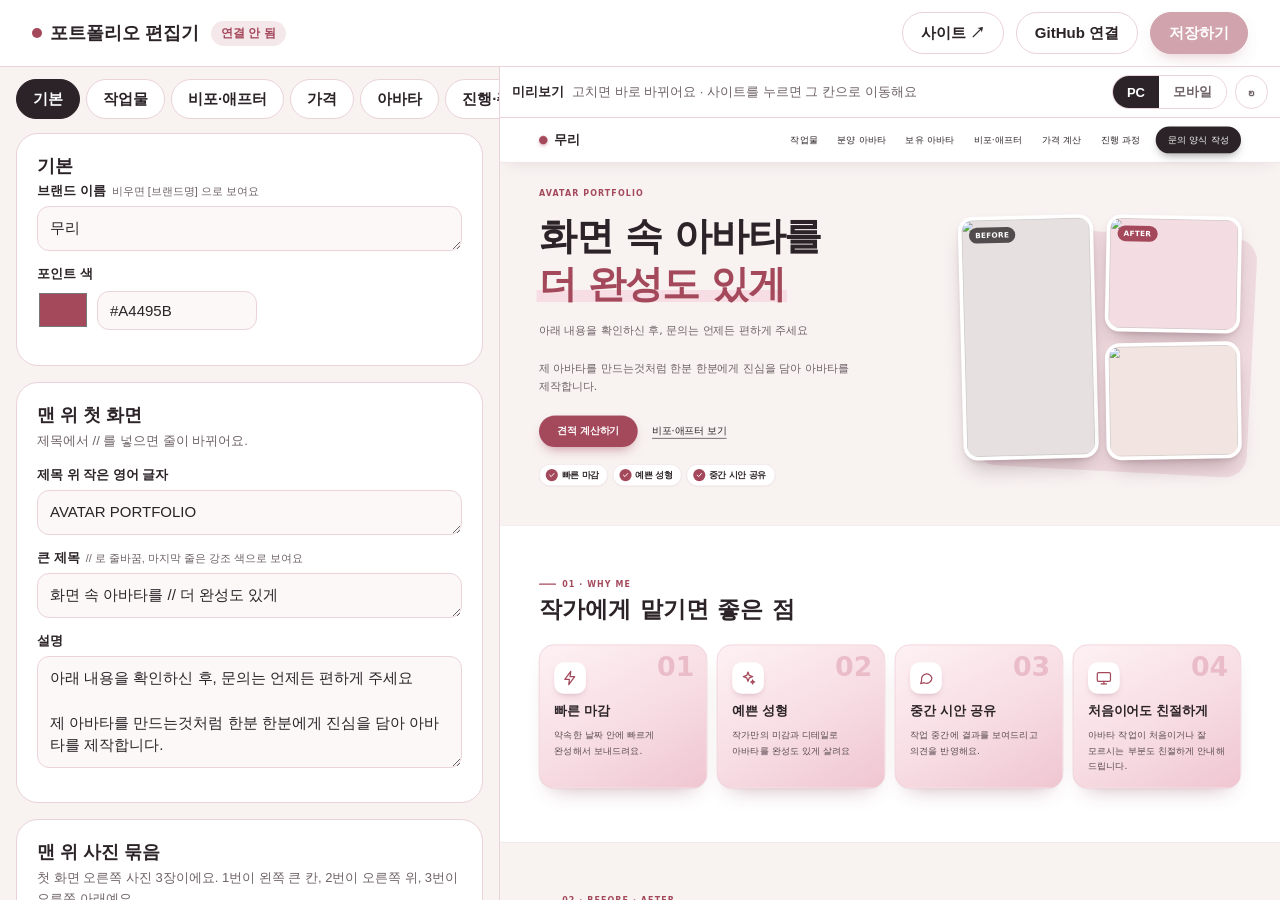
==== commit 9ff38377: "첫 화면 제목 강조: 두 줄로 나누고 마지막 줄 강조색·형광펜 Co-Authored-By: Claude Opus 5.5 <noreply@anthropic.com> Claude-Se" ====
--- a/editor.html
+++ b/editor.html
@@ -105,6 +105,10 @@
 .imgbtns{display:flex;flex-direction:column;gap:6px;align-items:stretch;flex:1;min-width:0}
 .imgthumb.sel{border-color:var(--ac);border-style:solid}
 .imgstate{font-size:12px;color:var(--mut)}
+.posin{width:56px;height:32px;border:1px solid var(--line);border-radius:10px;text-align:center;font-weight:700;font-size:13px;background:#fff;padding:0 4px;color:var(--ink)}
+.posin:focus{outline:none;border-color:var(--ac)}
+.wk .posin.no{position:absolute;top:8px;left:8px;width:52px;height:28px;background:rgba(43,35,39,.78);color:#fff;border:0;border-radius:999px;font-size:12px;padding:0 2px}
+.wk .posin.no:focus{background:var(--ac)}
 .loading{padding:60px 0;text-align:center;color:var(--mut)}
 </style>
 </head>
@@ -160,7 +164,7 @@
 (function(){
 'use strict';
 const OWNER='tltltt363-rgb', REPO='portfolio-v2', BRANCH='main';
-const EDITOR_VERSION='2026-11-16-6';  /* 편집기를 고칠 때마다 바꿔요 */
+const EDITOR_VERSION='2026-11-16-8';  /* 편집기를 고칠 때마다 바꿔요 */
 const API='https://api.github.com/repos/'+OWNER+'/'+REPO+'/contents/';
 const TOKEN_KEY='pf-editor-token';
 const FOLDERS={A:'media/seonghyeong/',B:'media/facial/',C:'media/texture/',D:'media/boing/',E:'media/texture-ba/'};
@@ -173,7 +177,7 @@
 const SCHEMA=[
  {tab:'기본',sections:[
   {title:'기본',keys:[F('brandName','브랜드 이름',{hint:'비우면 [브랜드명] 으로 보여요',cm:'브랜드 이름 (비우면 [브랜드명] 으로 보여요). 예: "MURI"'}),F('accent','포인트 색',{type:'color',cm:'포인트 색 (색 코드)'})]},
-  {title:'맨 위 첫 화면',desc:'제목에서 // 를 넣으면 줄이 바뀌어요.',keys:[F('heroEyebrow','제목 위 작은 영어 글자',{cm:'제목 위 작은 영어 글자'}),F('heroTitle','큰 제목',{hint:'// 로 줄바꿈',cm:'큰 제목'}),F('heroDesc','설명',{long:1,cm:'제목 아래 설명'})]},
+  {title:'맨 위 첫 화면',desc:'제목에서 // 를 넣으면 줄이 바뀌어요.',keys:[F('heroEyebrow','제목 위 작은 영어 글자',{cm:'제목 위 작은 영어 글자'}),F('heroTitle','큰 제목',{hint:'// 로 줄바꿈, 마지막 줄은 강조 색으로 보여요',cm:'큰 제목 (// 로 줄바꿈, 마지막 줄은 강조 색)'}),F('heroDesc','설명',{long:1,cm:'제목 아래 설명'})]},
   {title:'맨 위 사진 묶음',desc:'첫 화면 오른쪽 사진 3장이에요. 1번이 왼쪽 큰 칸, 2번이 오른쪽 위, 3번이 오른쪽 아래예요.\nfile: 사진 (media/hero/ 에 올린 파일 이름 또는 사진 주소, .mp4 는 영상)   label: 사진 위 작은 글씨 (비우면 안 보여요)\n사진을 비워두면 그 칸은 임시 그림으로 보여요.',
    keys:[F('heroPhotos','사진',{type:'list',item:'사진',max:3,fields:[F('file','사진',{type:'image',dir:'media/hero/',prefix:'hero'}),F('label','사진 위 작은 글씨 (예: BEFORE, AFTER)',{hint:'비우면 안 보여요'})]})]},
   {title:'장점 (WHY ME)',desc:'tag 는 카드 아래 검은 칩이에요. 비워두면 안 보여요.\n맨 위 첫 화면의 체크 칩에는 앞의 3개가 나와요.',keys:[F('strengthsTitle','장점 칸 제목',{cm:'장점 칸 제목'}),F('strengths','장점 카드',{type:'list',item:'장점',fields:[F('title','제목'),F('desc','설명',{long:1}),F('tag','태그 (비우면 안 보여요)')]})]}
@@ -369,7 +373,7 @@
   let h='<div class="field"><label>'+esc(f.label)+' <small>'+arr.length+'개</small></label><div class="list">';
   arr.forEach((it,i)=>{
     const ip=JSON.stringify(path.concat(i));
-    h+='<div class="row"><div class="row-h"><b>'+esc(f.item)+' '+(i+1)+(it&&(it.name||it.title||it.q||it.label)?' · '+esc(it.name||it.title||it.q||it.label):'')+'</b><span class="sp"></span>'+
+    h+='<div class="row"><div class="row-h">'+'<input type="number" class="posin" min="1" max="'+arr.length+'" value="'+(i+1)+'" data-pos="'+esc(JSON.stringify(path.concat(i)))+'" title="번호를 바꾸고 Enter: 그 자리로 옮겨요" aria-label="순서 번호">'+'<b>'+esc(f.item)+' '+(i+1)+(it&&(it.name||it.title||it.q||it.label)?' · '+esc(it.name||it.title||it.q||it.label):'')+'</b><span class="sp"></span>'+
        (i>0?'<button class="ib" data-act="top" data-path="'+esc(ip)+'" title="맨 위로">⤒</button>':'')+'<button class="ib" data-act="up" data-path="'+esc(ip)+'" title="위로">↑</button><button class="ib" data-act="down" data-path="'+esc(ip)+'" title="아래로">↓</button><button class="ib" data-act="dup" data-path="'+esc(ip)+'" title="복사해서 추가">⧉</button><button class="ib del" data-act="del" data-path="'+esc(ip)+'" title="삭제">✕</button></div>'+
        '<div class="'+(f.compact?'grid2':'')+'">';
     f.fields.forEach((sf)=>{h+=renderField(sf,it?it[sf.k]:'',path.concat(i,sf.k));});
@@ -392,7 +396,7 @@
     const path=mediaPath(L,w.file), pend=pending[path];
     const src=viewUrl(path);
     const ip=esc(JSON.stringify(['works'+L,i]));
-    h+='<div class="wk"><div class="th">'+(isVid(w.file)?'<video src="'+esc(src)+'" muted loop playsinline autoplay preload="metadata"></video>':'<img src="'+esc(src)+'" loading="lazy" alt="">')+'<span class="no">'+(i+1)+'</span>'+(pend?'<span class="new">새 파일</span>':'')+'</div>'+
+    h+='<div class="wk"><div class="th">'+(isVid(w.file)?'<video src="'+esc(src)+'" muted loop playsinline autoplay preload="metadata"></video>':'<img src="'+esc(src)+'" loading="lazy" alt="">')+'<input type="number" class="posin no" min="1" max="'+list.length+'" value="'+(i+1)+'" data-pos="'+esc(JSON.stringify(['works'+L,i]))+'" title="번호를 바꾸고 Enter: 그 자리로 옮겨요" aria-label="순서 번호">'+(pend?'<span class="new">새 파일</span>':'')+'</div>'+
        '<div class="bd"><input type="text" placeholder="제목 (아바타 이름)" data-path="'+esc(JSON.stringify(['works'+L,i,'title']))+'" value="'+esc(w.title)+'"><input type="text" placeholder="한 줄 설명" data-path="'+esc(JSON.stringify(['works'+L,i,'desc']))+'" value="'+esc(w.desc)+'">'+
        '<input type="url" placeholder="구경하기 링크 (비우면 버튼 없음)" data-path="'+esc(JSON.stringify(['works'+L,i,'link']))+'" value="'+esc(w.link||'')+'">'+
        '<span class="fn">'+esc(w.file)+'</span><div class="ops">'+(i>0?'<button class="ib" data-act="top" data-path="'+ip+'" title="맨 앞으로" style="font-size:12px;font-weight:700">맨앞</button>':'')+'<button class="ib" data-act="up" data-path="'+ip+'" title="앞으로">◀</button><button class="ib" data-act="down" data-path="'+ip+'" title="뒤로">▶</button><button class="ib del" data-act="delwork" data-path="'+ip+'" title="빼기">✕</button></div></div></div>';
@@ -432,7 +436,7 @@
     const ip=esc(JSON.stringify(['ba'+baL,i]));
     const slot=(k,label)=>{const fp=baPath(c[k]);const pend=pending[fp];const src=viewUrl(fp);
       return '<div class="baslot" data-baslot="'+esc(JSON.stringify(['ba'+baL,i,k]))+'">'+(c[k]?'<img src="'+esc(src)+'" alt="">':'<span class="baempty">＋<br>'+label+' 사진 넣기</span>')+'<span class="balabel'+(k==='after'?' af':'')+'">'+label.toUpperCase()+'</span>'+(c[k]?'<span class="bachange">바꾸기</span>':'')+'</div>';};
-    h+='<div class="row"><div class="row-h"><b>'+CAT[baL]+' 사례 '+(i+1)+(c.title?' · '+esc(c.title):'')+'</b><span class="sp"></span>'+
+    h+='<div class="row"><div class="row-h">'+'<input type="number" class="posin" min="1" max="'+list.length+'" value="'+(i+1)+'" data-pos="'+esc(JSON.stringify(['ba'+baL,i]))+'" title="번호를 바꾸고 Enter: 그 자리로 옮겨요" aria-label="순서 번호">'+'<b>'+CAT[baL]+' 사례 '+(i+1)+(c.title?' · '+esc(c.title):'')+'</b><span class="sp"></span>'+
       (i>0?'<button class="ib" data-act="top" data-path="'+ip+'" title="맨 위로">⤒</button>':'')+'<button class="ib" data-act="up" data-path="'+ip+'" title="위로">↑</button><button class="ib" data-act="down" data-path="'+ip+'" title="아래로">↓</button><button class="ib del" data-act="del" data-path="'+ip+'" title="삭제">✕</button></div>'+
       '<div class="bapair">'+slot('before','Before')+slot('after','After')+'</div>';
     [F('title','제목'),F('desc','설명',{long:1}),F('period','작업 기간',{hint:'예: 7일'}),F('platform','사용 플랫폼',{hint:'예: VRChat · 치지직'})].forEach((sf)=>{h+=renderField(sf,c[sf.k],['ba'+baL,i,sf.k]);});
@@ -497,6 +501,12 @@
   setDirty(true);const ed=document.querySelector('.edit'),y=window.scrollY,ey=ed.scrollTop;render();window.scrollTo(0,y);ed.scrollTop=ey;
 });
 document.addEventListener('click',(e)=>{const t=e.target.closest&&e.target.closest('[data-imgslot]');if(!t)return;imgTarget={path:JSON.parse(t.dataset.imgslot),dir:t.dataset.dir,prefix:t.dataset.prefix};$('imgIn').click();});
+document.addEventListener('change',(e)=>{const t=e.target;if(!t.classList||!t.classList.contains('posin')||t.dataset.done)return;t.dataset.done='1';
+  const path=JSON.parse(t.dataset.pos);const idx=path[path.length-1];const arrPath=path.slice(0,-1);const arr=getAt(arrPath);if(!Array.isArray(arr))return;
+  let to=Math.round(Number(t.value))-1;if(!isFinite(to)){t.value=idx+1;return;}to=Math.max(0,Math.min(arr.length-1,to));
+  if(to!==idx){const it=arr.splice(idx,1)[0];arr.splice(to,0,it);setDirty(true);toast((to+1)+'번 자리로 옮겼어요.');}
+  render();});
+document.addEventListener('keydown',(e)=>{if(e.key==='Enter'&&e.target.classList&&e.target.classList.contains('posin')){e.preventDefault();e.target.dispatchEvent(new Event('change',{bubbles:true}));}});
 document.addEventListener('change',(e)=>{if(e.target.classList&&e.target.classList.contains('imgurl')){const ed=document.querySelector('.edit'),ey=ed.scrollTop;render();ed.scrollTop=ey;return;}
   if(e.target.id==='imgIn'&&e.target.files[0]&&imgTarget){setFieldImage(imgTarget.path,e.target.files[0],imgTarget.dir,imgTarget.prefix);e.target.value='';}});
 document.addEventListener('click',(e)=>{const sl=e.target.closest&&e.target.closest('[data-baslot]');if(!sl)return;baSlot=JSON.parse(sl.dataset.baslot);$('baIn').click();});
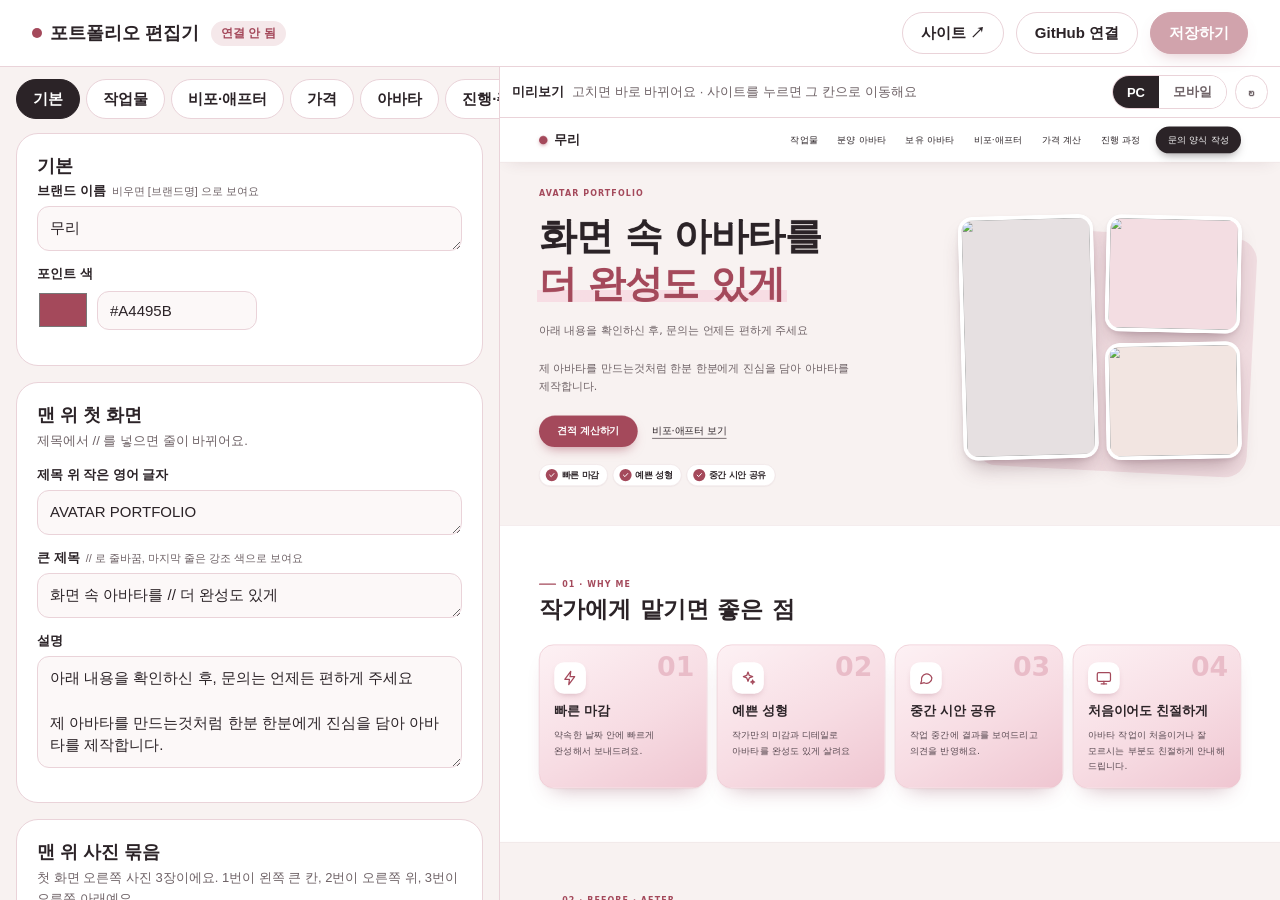
==== commit f6881ac7: "세트 상품 추천을 여러 개(1, 3)로 지정 가능 Co-Authored-By: Claude Opus 5.5 <noreply@anthropic.com> Claude-Session: " ====
--- a/editor.html
+++ b/editor.html
@@ -164,7 +164,7 @@
 (function(){
 'use strict';
 const OWNER='tltltt363-rgb', REPO='portfolio-v2', BRANCH='main';
-const EDITOR_VERSION='2026-11-16-8';  /* 편집기를 고칠 때마다 바꿔요 */
+const EDITOR_VERSION='2026-11-16-9';  /* 편집기를 고칠 때마다 바꿔요 */
 const API='https://api.github.com/repos/'+OWNER+'/'+REPO+'/contents/';
 const TOKEN_KEY='pf-editor-token';
 const FOLDERS={A:'media/seonghyeong/',B:'media/facial/',C:'media/texture/',D:'media/boing/',E:'media/texture-ba/'};
@@ -198,8 +198,8 @@
  ]},
  {tab:'가격',sections:[
   {title:'가격 계산기 · 이벤트',keys:[F('eventText','이벤트 안내',{hint:'비우면 이벤트 배너가 안 보여요',cm:'이벤트 안내 (비우면 이벤트 배너가 안 보여요)'})]},
-  {title:'가격 계산기 · 세트 상품',desc:'items: 포함 작업을 + 로 나눠 적어요. 개별 작업 이름이 들어 있으면 그 작업이 "세트 포함"으로 잠겨요.\nnote: 추가 안내 (// 를 넣으면 줄이 바뀌어요, 비우면 안 보여요)\nbestSet: 추천 표시할 세트 번호 (0이면 없음)',
-   keys:[F('bestSet','추천 세트 번호',{type:'number',hint:'0이면 없음',cm:'추천 세트 번호'}),F('sets','세트 상품',{type:'list',item:'세트',fields:[F('name','이름'),F('items','포함 작업',{hint:'+ 로 나눠 적어요'}),F('price','가격 (원)',{type:'number'}),F('note','추가 안내',{long:1,hint:'비우면 안 보여요'}),F('desc','한 줄 설명',{hint:'비우면 안 보여요'})]})]},
+  {title:'가격 계산기 · 세트 상품',desc:'items: 포함 작업을 + 로 나눠 적어요. 개별 작업 이름이 들어 있으면 그 작업이 "세트 포함"으로 잠겨요.\nnote: 추가 안내 (// 를 넣으면 줄이 바뀌어요, 비우면 안 보여요)\nbestSet: 추천 표시할 세트 번호 (여러 개는 \"1, 3\" 처럼, 비우면 없음)',
+   keys:[F('bestSet','추천 세트 번호',{hint:'여러 개는 1, 3 처럼 쉼표로 · 비우면 없음',cm:'추천 세트 번호 (여러 개는 "1, 3")'}),F('sets','세트 상품',{type:'list',item:'세트',fields:[F('name','이름'),F('items','포함 작업',{hint:'+ 로 나눠 적어요'}),F('price','가격 (원)',{type:'number'}),F('note','추가 안내',{long:1,hint:'비우면 안 보여요'}),F('desc','한 줄 설명',{hint:'비우면 안 보여요'})]})]},
   {title:'가격 계산기 · 개별 작업',desc:'group: 분류 (같은 분류끼리 한 상자로 묶여요. 같은 분류는 붙여서 적어 주세요)\nname: 이름   desc: 이름 아래 작은 설명 (비우면 안 보여요)   price: 가격 (원, 0이면 "가격 문의")',
    keys:[F('items','개별 작업',{type:'list',item:'작업',compact:1,fields:[F('group','분류'),F('name','이름'),F('desc','작은 설명'),F('price','가격 (원, 0이면 가격 문의)',{type:'number'})]})]},
   {title:'가격 계산기 · 추가 옵션',keys:[F('dl3Name','마감 옵션 1 이름',{cm:'마감 옵션 1 이름'}),F('dl3Pct','마감 옵션 1 추가 비율 (%)',{type:'number',cm:'마감 옵션 1 추가 비율 (%)'}),F('dl1Name','마감 옵션 2 이름',{cm:'마감 옵션 2 이름'}),F('dl1Pct','마감 옵션 2 추가 비율 (%)',{type:'number',cm:'마감 옵션 2 추가 비율 (%)'}),F('revisionFree','무료 수정 횟수',{type:'number',cm:'무료 수정 횟수 (0이면 안내 안 보여요)'}),F('revisionPrice','수정 1회 추가 가격 (원)',{type:'number',cm:'수정 1회 추가 가격 (원)'})]}
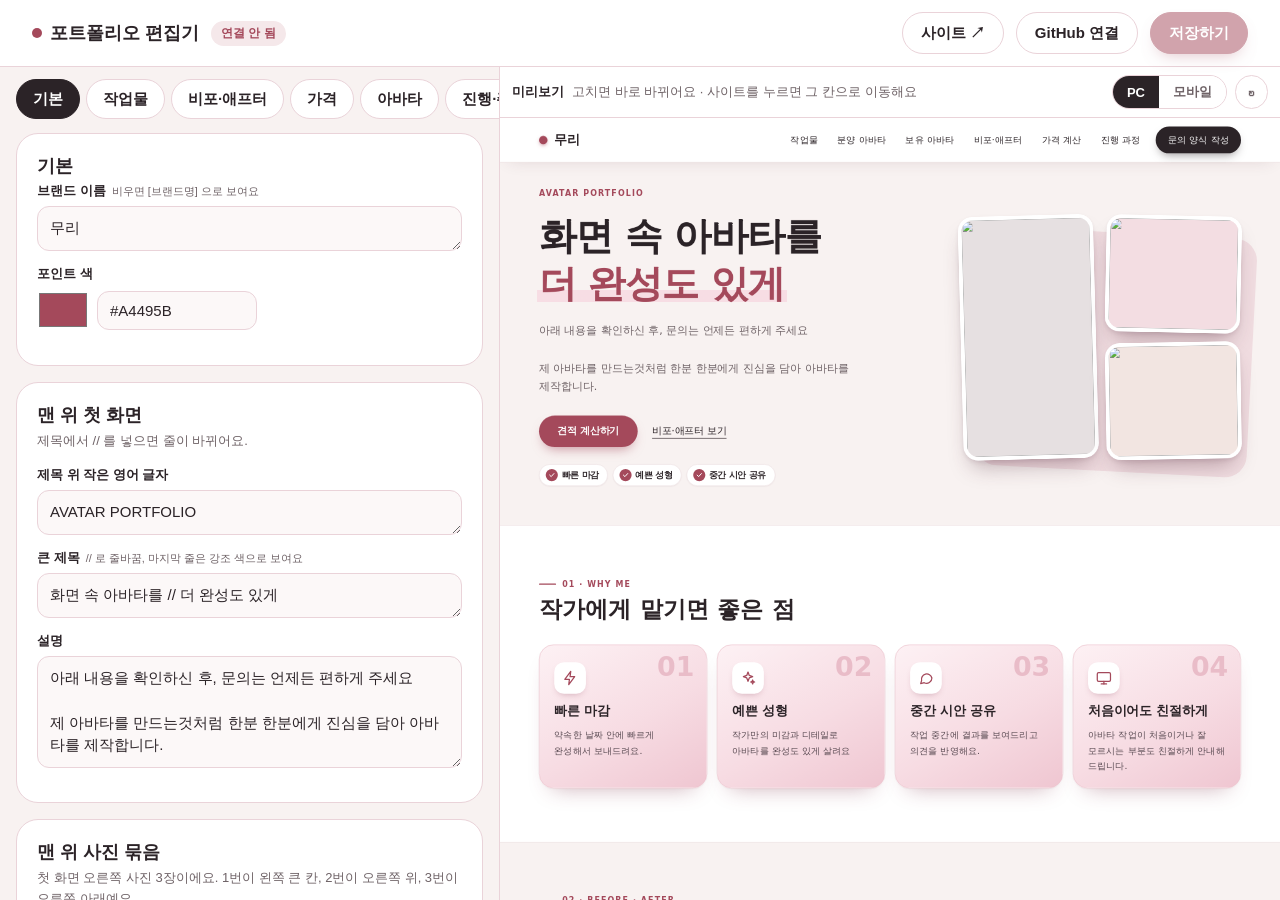
==== commit 17d2eaa9: "나루토 커서를 그림으로 직접 그려서 어떤 동작에도 기본 커서로 안 바뀌게 Co-Authored-By: Claude Opus 5.5 <noreply@anthropic.com> Cla" ====
--- a/editor.html
+++ b/editor.html
@@ -111,6 +111,8 @@
 .wk .posin.no:focus{background:var(--ac)}
 .loading{padding:60px 0;text-align:center;color:var(--mut)}
 </style>
+<link rel="stylesheet" href="cursor.css?v=6">
+<script src="cursor.js?v=1" defer></script>
 </head>
 <body>
 <div class="top">
@@ -164,7 +166,7 @@
 (function(){
 'use strict';
 const OWNER='tltltt363-rgb', REPO='portfolio-v2', BRANCH='main';
-const EDITOR_VERSION='2026-11-16-9';  /* 편집기를 고칠 때마다 바꿔요 */
+const EDITOR_VERSION = '2026-11-16-11';  /* 편집기를 고칠 때마다 바꿔요 */
 const API='https://api.github.com/repos/'+OWNER+'/'+REPO+'/contents/';
 const TOKEN_KEY='pf-editor-token';
 const FOLDERS={A:'media/seonghyeong/',B:'media/facial/',C:'media/texture/',D:'media/boing/',E:'media/texture-ba/'};
--- a/cursor.css
+++ b/cursor.css
@@ -0,0 +1,17 @@
+/* 나루토 픽셀 마우스 커서 — portfolio-v2
+   어디서든(버튼·링크·입력 칸·글 선택·드래그) 나루토 화살표 하나만 써요.
+   다른 페이지(아트머그 글 등)에서 @import url("https://tltltt363-rgb.github.io/portfolio-v2/cursor.css"); 로 불러와도 돼요.
+   - 32px 이하 그림 (크롬은 32px보다 큰 커서를 화면 가장자리에서 기본 커서로 바꿔요)
+   - image-set 없이 그림 한 장만 써요 (탭·창을 바꿨다 돌아올 때 기본 커서로 돌아가는 문제 방지)
+   - !important + 높은 우선순위로 사이트 자체 커서 설정보다 항상 이겨요 */
+html:not(#pf-cur),html:not(#pf-cur):hover,html:not(#pf-cur):active,html:not(#pf-cur):focus,body:not(#pf-cur),body:not(#pf-cur):hover,body:not(#pf-cur):active,body:not(#pf-cur):focus,*:not(#pf-cur),*:not(#pf-cur):hover,*:not(#pf-cur):active,*:not(#pf-cur):focus{cursor:url(media/cursor/default.png?v=4) 0 0,default !important}
+/* 입력 칸 안쪽 부품(슬라이더 손잡이, 영상 등)도 나루토 화살표 — 브라우저마다 지원이 달라서 따로 적어요 */
+input:not(#pf-cur)::-webkit-slider-thumb{cursor:inherit !important}
+input:not(#pf-cur)::-webkit-slider-runnable-track{cursor:inherit !important}
+input:not(#pf-cur)::-moz-range-thumb{cursor:inherit !important}
+input:not(#pf-cur)::-webkit-inner-spin-button{cursor:inherit !important}
+input:not(#pf-cur)::-webkit-calendar-picker-indicator{cursor:inherit !important}
+input:not(#pf-cur)::file-selector-button{cursor:inherit !important}
+/* cursor.js 가 켜지면(마우스 기기) 브라우저 커서는 숨기고 나루토 그림이 마우스를 따라다녀요 */
+html.pf-jscur:not(#pf-cur),html.pf-jscur:not(#pf-cur) *:not(#pf-cur),html.pf-jscur:not(#pf-cur) *:not(#pf-cur):hover,html.pf-jscur:not(#pf-cur) *:not(#pf-cur):active{cursor:none !important}
+html::after{content:url(media/cursor/default.png?v=4);position:absolute;width:0;height:0;overflow:hidden;opacity:0;pointer-events:none;z-index:-1}
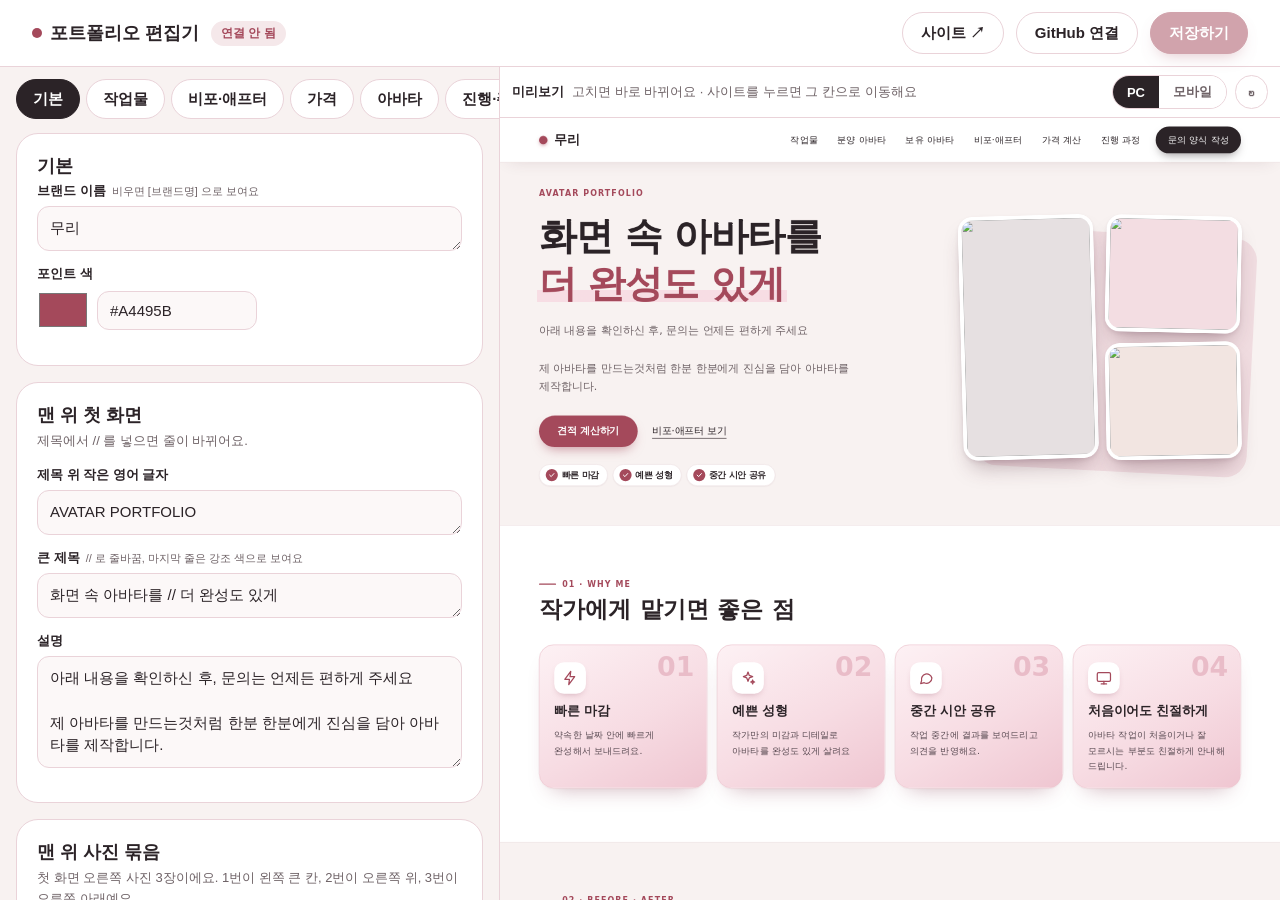
==== commit bbd4bf56: "커서: 스크롤 중에도 안 사라지게 (아트머그 글 안에서 위치 보정), 더 빠른 반응 Co-Authored-By: Claude Opus 5.5 <noreply@anthropic.co" ====
--- a/editor.html
+++ b/editor.html
@@ -112,7 +112,7 @@
 .loading{padding:60px 0;text-align:center;color:var(--mut)}
 </style>
 <link rel="stylesheet" href="cursor.css?v=6">
-<script src="cursor.js?v=1" defer></script>
+<script src="cursor.js?v=2" defer></script>
 </head>
 <body>
 <div class="top">
@@ -166,7 +166,7 @@
 (function(){
 'use strict';
 const OWNER='tltltt363-rgb', REPO='portfolio-v2', BRANCH='main';
-const EDITOR_VERSION = '2026-11-16-11';  /* 편집기를 고칠 때마다 바꿔요 */
+const EDITOR_VERSION = '2026-11-16-12';  /* 편집기를 고칠 때마다 바꿔요 */
 const API='https://api.github.com/repos/'+OWNER+'/'+REPO+'/contents/';
 const TOKEN_KEY='pf-editor-token';
 const FOLDERS={A:'media/seonghyeong/',B:'media/facial/',C:'media/texture/',D:'media/boing/',E:'media/texture-ba/'};
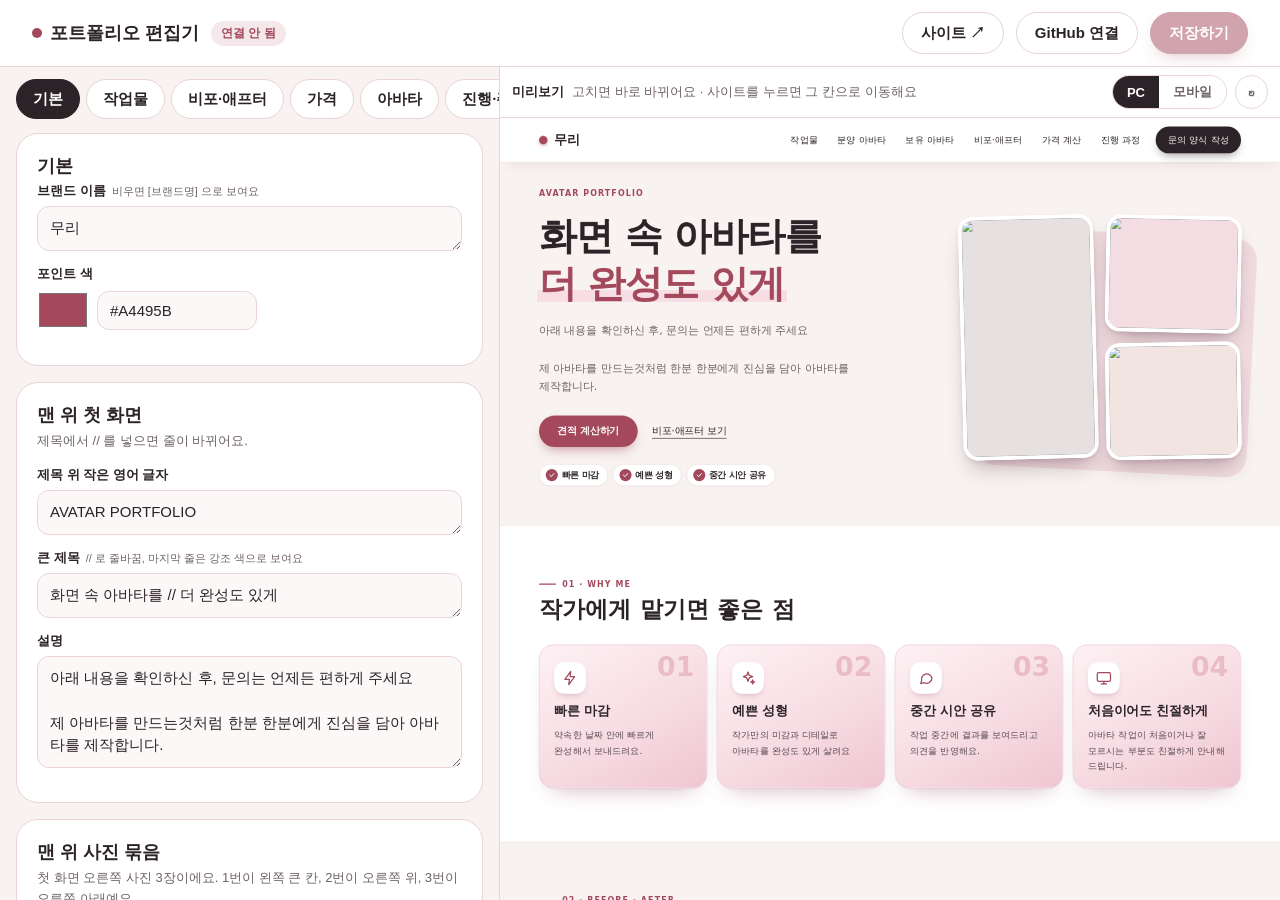
==== commit 3a4d8640: "커서: iframe 위로 가면 바깥 그림 숨김 (커서 두 개 방지) Co-Authored-By: Claude Opus 5.5 <noreply@anthropic.com> Claude" ====
--- a/editor.html
+++ b/editor.html
@@ -112,7 +112,7 @@
 .loading{padding:60px 0;text-align:center;color:var(--mut)}
 </style>
 <link rel="stylesheet" href="cursor.css?v=6">
-<script src="cursor.js?v=2" defer></script>
+<script src="cursor.js?v=3" defer></script>
 </head>
 <body>
 <div class="top">
@@ -166,7 +166,7 @@
 (function(){
 'use strict';
 const OWNER='tltltt363-rgb', REPO='portfolio-v2', BRANCH='main';
-const EDITOR_VERSION = '2026-11-16-12';  /* 편집기를 고칠 때마다 바꿔요 */
+const EDITOR_VERSION = '2026-11-16-13';  /* 편집기를 고칠 때마다 바꿔요 */
 const API='https://api.github.com/repos/'+OWNER+'/'+REPO+'/contents/';
 const TOKEN_KEY='pf-editor-token';
 const FOLDERS={A:'media/seonghyeong/',B:'media/facial/',C:'media/texture/',D:'media/boing/',E:'media/texture-ba/'};
